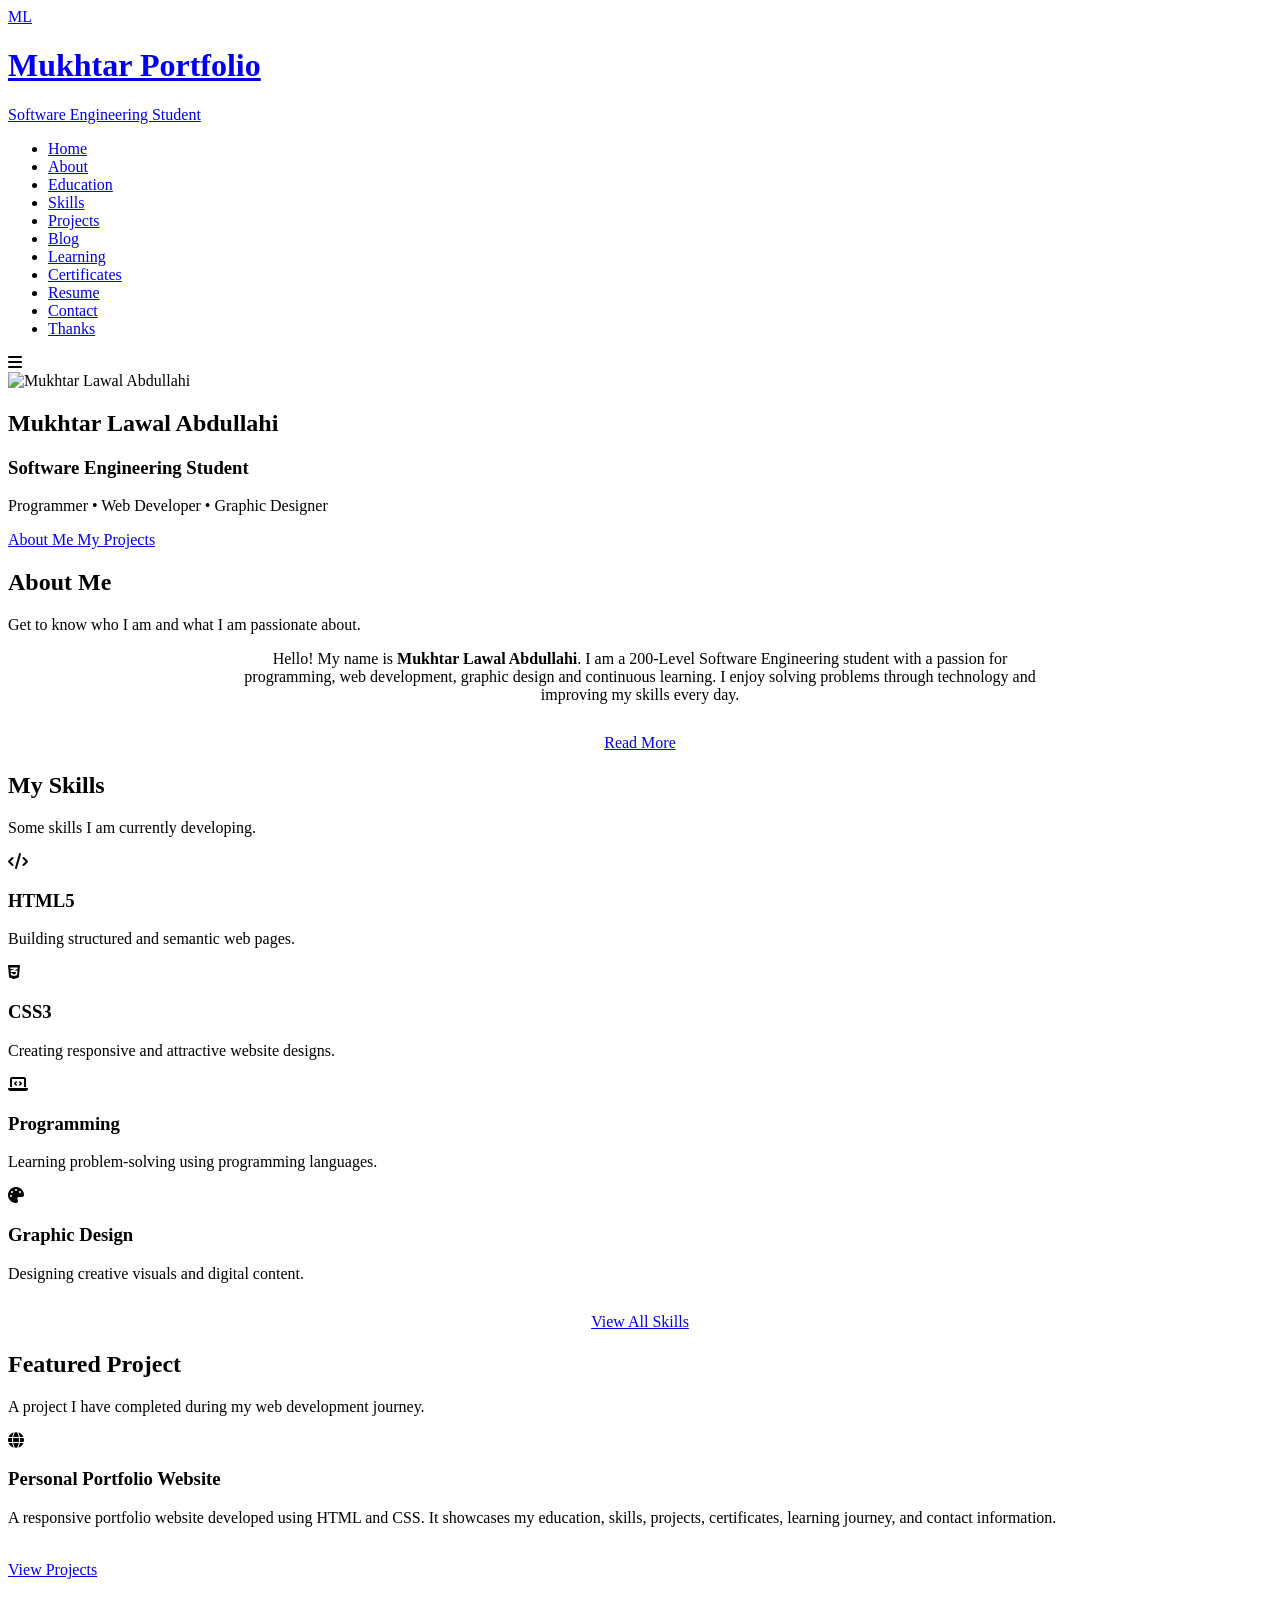
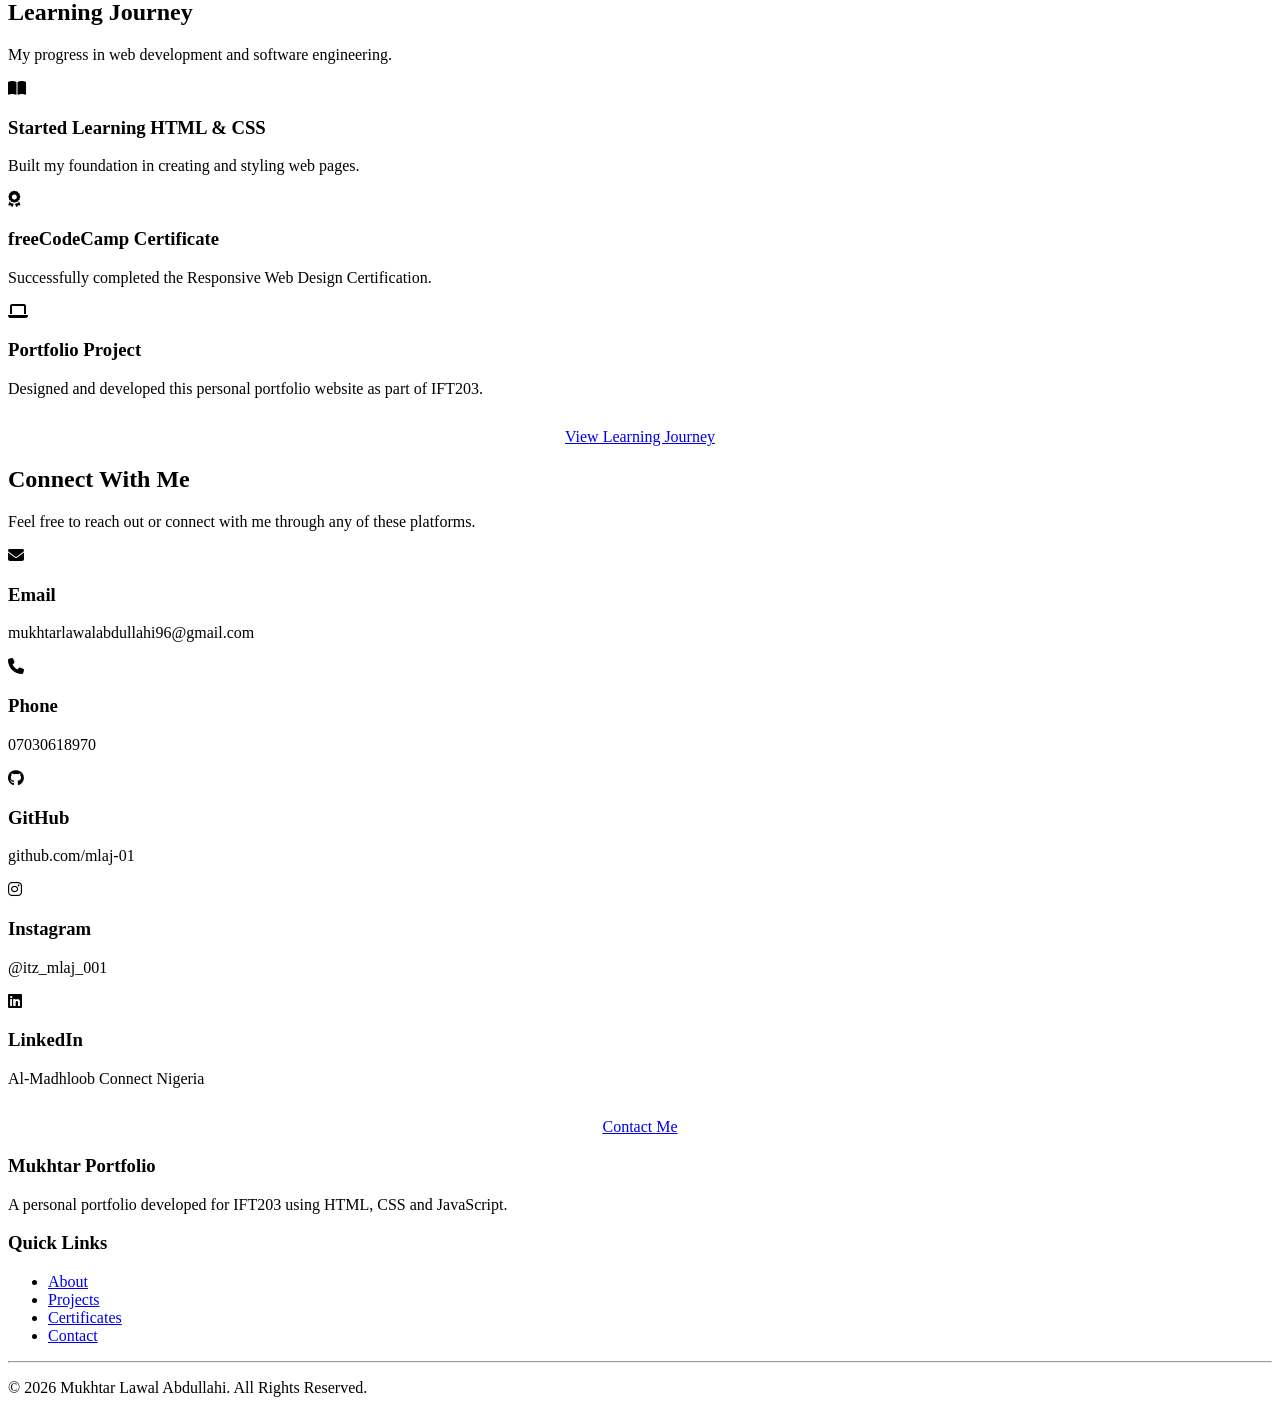
==== index.html @ 909b0222 "Add files via upload" ====
<!DOCTYPE html>
<html lang="en">
<head>

    <meta charset="UTF-8">
    <meta name="viewport" content="width=device-width, initial-scale=1.0">

    <title>Mukhtar Lawal Abdullahi | Portfolio</title>

    <!-- Google Font -->
    <link rel="preconnect" href="https://fonts.googleapis.com">
    <link rel="preconnect" href="https://fonts.gstatic.com" crossorigin>
    <link href="https://fonts.googleapis.com/css2?family=Poppins:wght@300;400;500;600;700&display=swap" rel="stylesheet">

    <!-- Font Awesome -->
    <link rel="stylesheet" href="https://cdnjs.cloudflare.com/ajax/libs/font-awesome/6.7.2/css/all.min.css">

    <!-- CSS -->
    <link rel="stylesheet" href="../css/style.css">

</head>

<body>
<a href="mailto:mukhtarlawalabdullahi96@gmail.com">
    <a href="tel:+2347030618970">
<header>

<div class="container navbar">

<div class="logo">

<div class="logo-box">ML</div>

<div class="logo-text">
<h1>Mukhtar Portfolio</h1>
<p>Software Engineering Student</p>
</div>

</div>

<nav>

<ul class="nav-links">

<li><a href="index.html" class="active">Home</a></li>

<li><a href="about.html">About</a></li>

<li><a href="education.html">Education</a></li>

<li><a href="skills.html">Skills</a></li>

<li><a href="projects.html">Projects</a></li>

<li><a href="blog.html">Blog</a></li>

<li><a href="learning.html">Learning</a></li>

<li><a href="certificate.html">Certificates</a></li>

<li><a href="resume.html">Resume</a></li>

<li><a href="contact.html">Contact</a></li>

<li><a href="thanks.html">Thanks</a></li>

</ul>

</nav>

<div class="menu-btn">

<i class="fas fa-bars"></i>

</div>

</div>

</header>

<main>

<!-- Hero Section -->

<section class="hero">

<div class="container">

<img src="../images/profile.png"
alt="Mukhtar Lawal Abdullahi"
class="profile-image">

<h1>Mukhtar Lawal Abdullahi</h1>

<h3>Software Engineering Student</h3>

<p>
Programmer • Web Developer • Graphic Designer
</p>

<a href="about.html" class="btn btn-primary">
About Me
</a>

<a href="projects.html" class="btn btn-secondary">
My Projects
</a>

</div>

</section>
<section>
    <!-- About Preview -->

<section>

    <div class="container">

        <h2 class="section-title">About Me</h2>

        <p class="section-subtitle">
            Get to know who I am and what I am passionate about.
        </p>

        <p style="text-align:center; max-width:800px; margin:auto;">

            Hello! My name is <strong>Mukhtar Lawal Abdullahi</strong>.
            I am a 200-Level Software Engineering student with a passion for
            programming, web development, graphic design and continuous learning.

            I enjoy solving problems through technology and improving my skills
            every day.

        </p>

        <div style="text-align:center; margin-top:30px;">

            <a href="about.html" class="btn btn-primary">
                Read More
            </a>

        </div>

    </div>

</section>
<!-- Skills Preview -->

<section>

    <div class="container">

        <h2 class="section-title">My Skills</h2>

        <p class="section-subtitle">
            Some skills I am currently developing.
        </p>

        <div class="cards">

            <div class="card">
                <i class="fas fa-code"></i>
                <h3>HTML5</h3>
                <p>Building structured and semantic web pages.</p>
            </div>

            <div class="card">
                <i class="fab fa-css3-alt"></i>
                <h3>CSS3</h3>
                <p>Creating responsive and attractive website designs.</p>
            </div>

            <div class="card">
                <i class="fas fa-laptop-code"></i>
                <h3>Programming</h3>
                <p>Learning problem-solving using programming languages.</p>
            </div>

            <div class="card">
                <i class="fas fa-palette"></i>
                <h3>Graphic Design</h3>
                <p>Designing creative visuals and digital content.</p>
            </div>

        </div>

        <div style="text-align:center; margin-top:30px;">

            <a href="skills.html" class="btn btn-primary">
                View All Skills
            </a>

        </div>

    </div>

</section>
<!-- Featured Project -->

<section>

    <div class="container">

        <h2 class="section-title">Featured Project</h2>

        <p class="section-subtitle">
            A project I have completed during my web development journey.
        </p>

        <div class="card">

            <i class="fas fa-globe"></i>

            <h3>Personal Portfolio Website</h3>

            <p>
                A responsive portfolio website developed using HTML and CSS.
                It showcases my education, skills, projects, certificates,
                learning journey, and contact information.
            </p>

            <br>

            <a href="projects.html" class="btn btn-primary">
                View Projects
            </a>

        </div>

    </div>

</section>
<!-- Learning Journey -->

<section>

    <div class="container">

        <h2 class="section-title">Learning Journey</h2>

        <p class="section-subtitle">
            My progress in web development and software engineering.
        </p>

        <div class="cards">

            <div class="card">
                <i class="fas fa-book-open"></i>
                <h3>Started Learning HTML & CSS</h3>
                <p>Built my foundation in creating and styling web pages.</p>
            </div>

            <div class="card">
                <i class="fas fa-award"></i>
                <h3>freeCodeCamp Certificate</h3>
                <p>Successfully completed the Responsive Web Design Certification.</p>
            </div>

            <div class="card">
                <i class="fas fa-laptop"></i>
                <h3>Portfolio Project</h3>
                <p>Designed and developed this personal portfolio website as part of IFT203.</p>
            </div>

        </div>

        <div style="text-align:center; margin-top:30px;">

            <a href="learning.html" class="btn btn-primary">
                View Learning Journey
            </a>

        </div>

    </div>

</section>
<!-- Contact Preview -->

<section>

    <div class="container">

        <h2 class="section-title">Connect With Me</h2>

        <p class="section-subtitle">
            Feel free to reach out or connect with me through any of these platforms.
        </p>

        <div class="cards">

            <div class="card">
                <i class="fas fa-envelope"></i>
                <h3>Email</h3>
                <p>mukhtarlawalabdullahi96@gmail.com</p>
            </div>

            <div class="card">
                <i class="fas fa-phone"></i>
                <h3>Phone</h3>
                <p>07030618970</p>
            </div>

            <div class="card">
                <i class="fab fa-github"></i>
                <h3>GitHub</h3>
                <p>github.com/mlaj-01</p>
            </div>

            <div class="card">
                <i class="fab fa-instagram"></i>
                <h3>Instagram</h3>
                <p>@itz_mlaj_001</p>
            </div>

            <div class="card">
                <i class="fab fa-linkedin"></i>
                <h3>LinkedIn</h3>
                <p>Al-Madhloob Connect Nigeria</p>
            </div>

        </div>

        <div style="text-align:center; margin-top:30px;">

            <a href="contact.html" class="btn btn-primary">
                Contact Me
            </a>

        </div>

    </div>

</section>
</section>
</main>

<footer>

    <div class="container">

        <div class="footer-content">

            <div>

                <h3>Mukhtar Portfolio</h3>

                <p>
                    A personal portfolio developed for IFT203 using HTML, CSS and JavaScript.
                </p>

            </div>

            <div>

                <h3>Quick Links</h3>

                <ul>
                    <li><a href="about.html">About</a></li>
                    <li><a href="projects.html">Projects</a></li>
                    <li><a href="certificate.html">Certificates</a></li>
                    <li><a href="contact.html">Contact</a></li>
                </ul>

            </div>

           

        </div>

        <hr>

        <p class="copyright">
            © 2026 Mukhtar Lawal Abdullahi. All Rights Reserved.
        </p>

    </div>

</footer>

<script src="../js/script.js"></script>

</body>
</html>
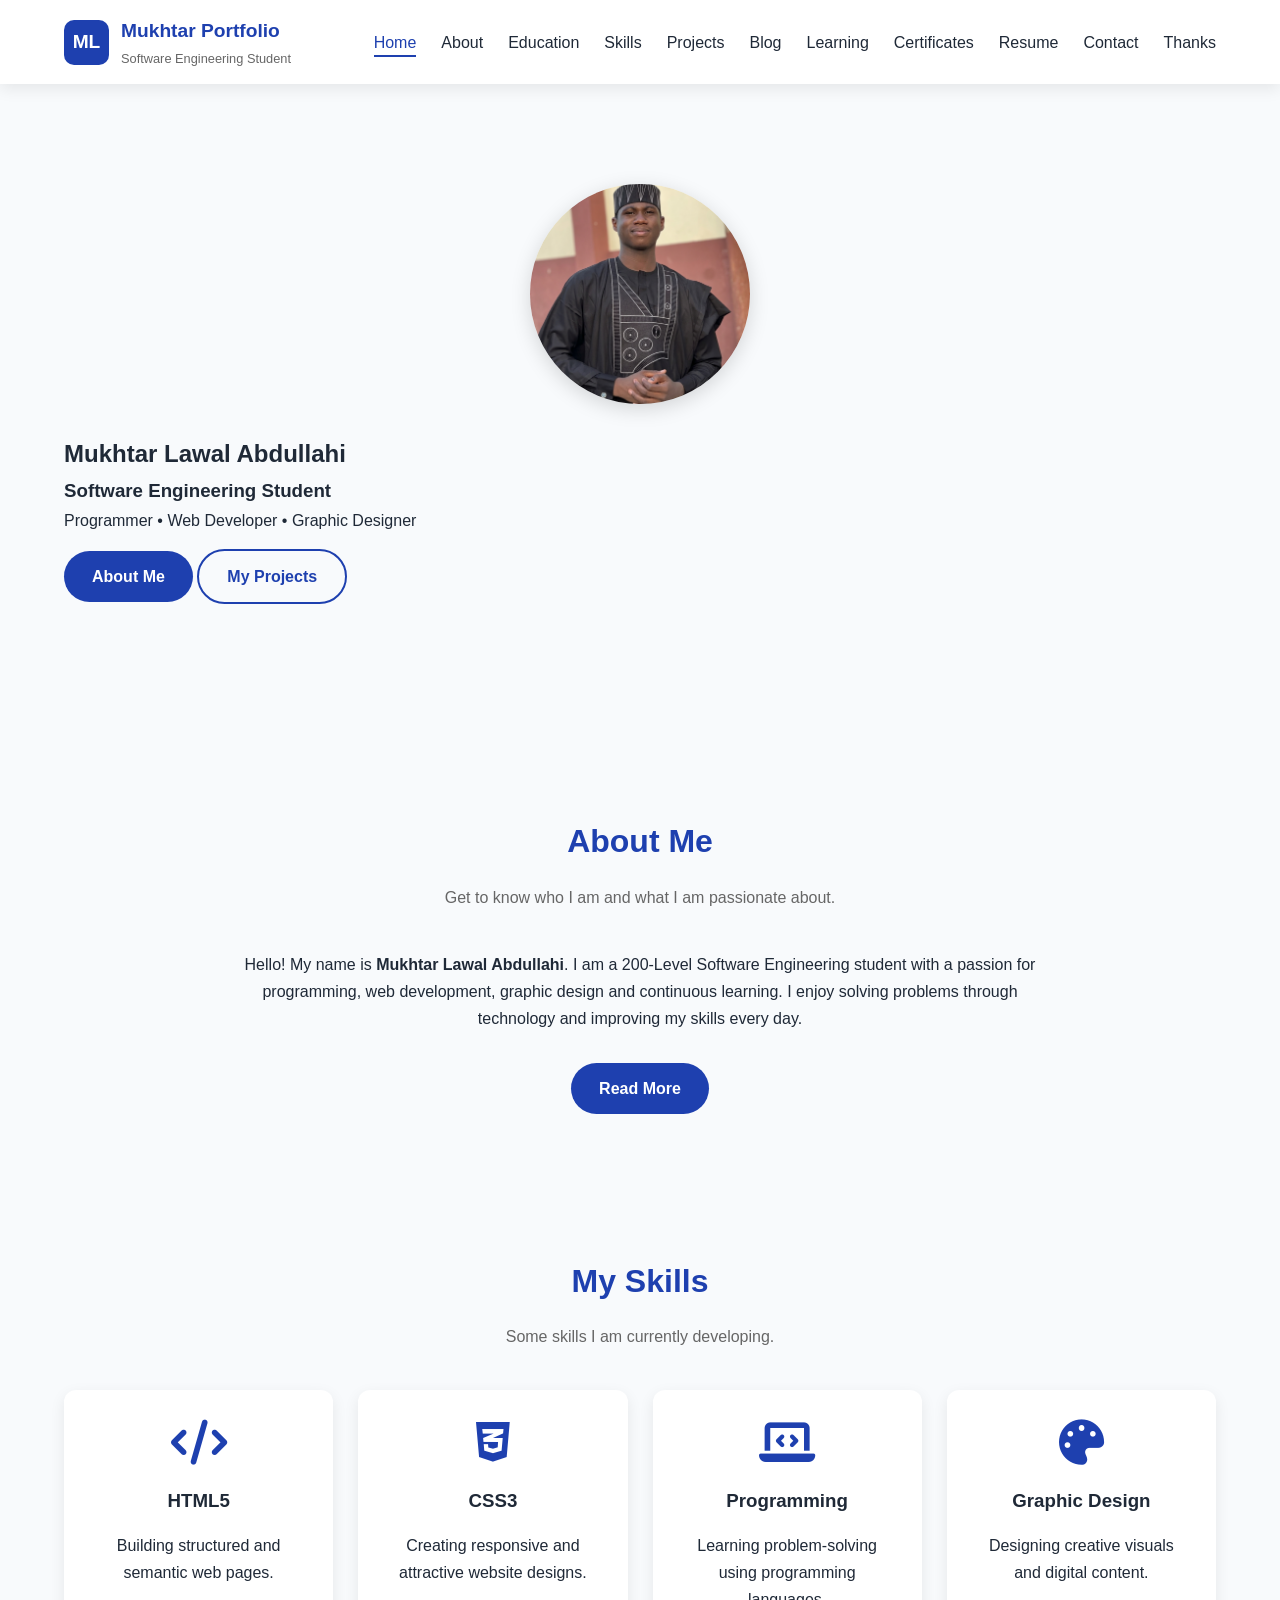
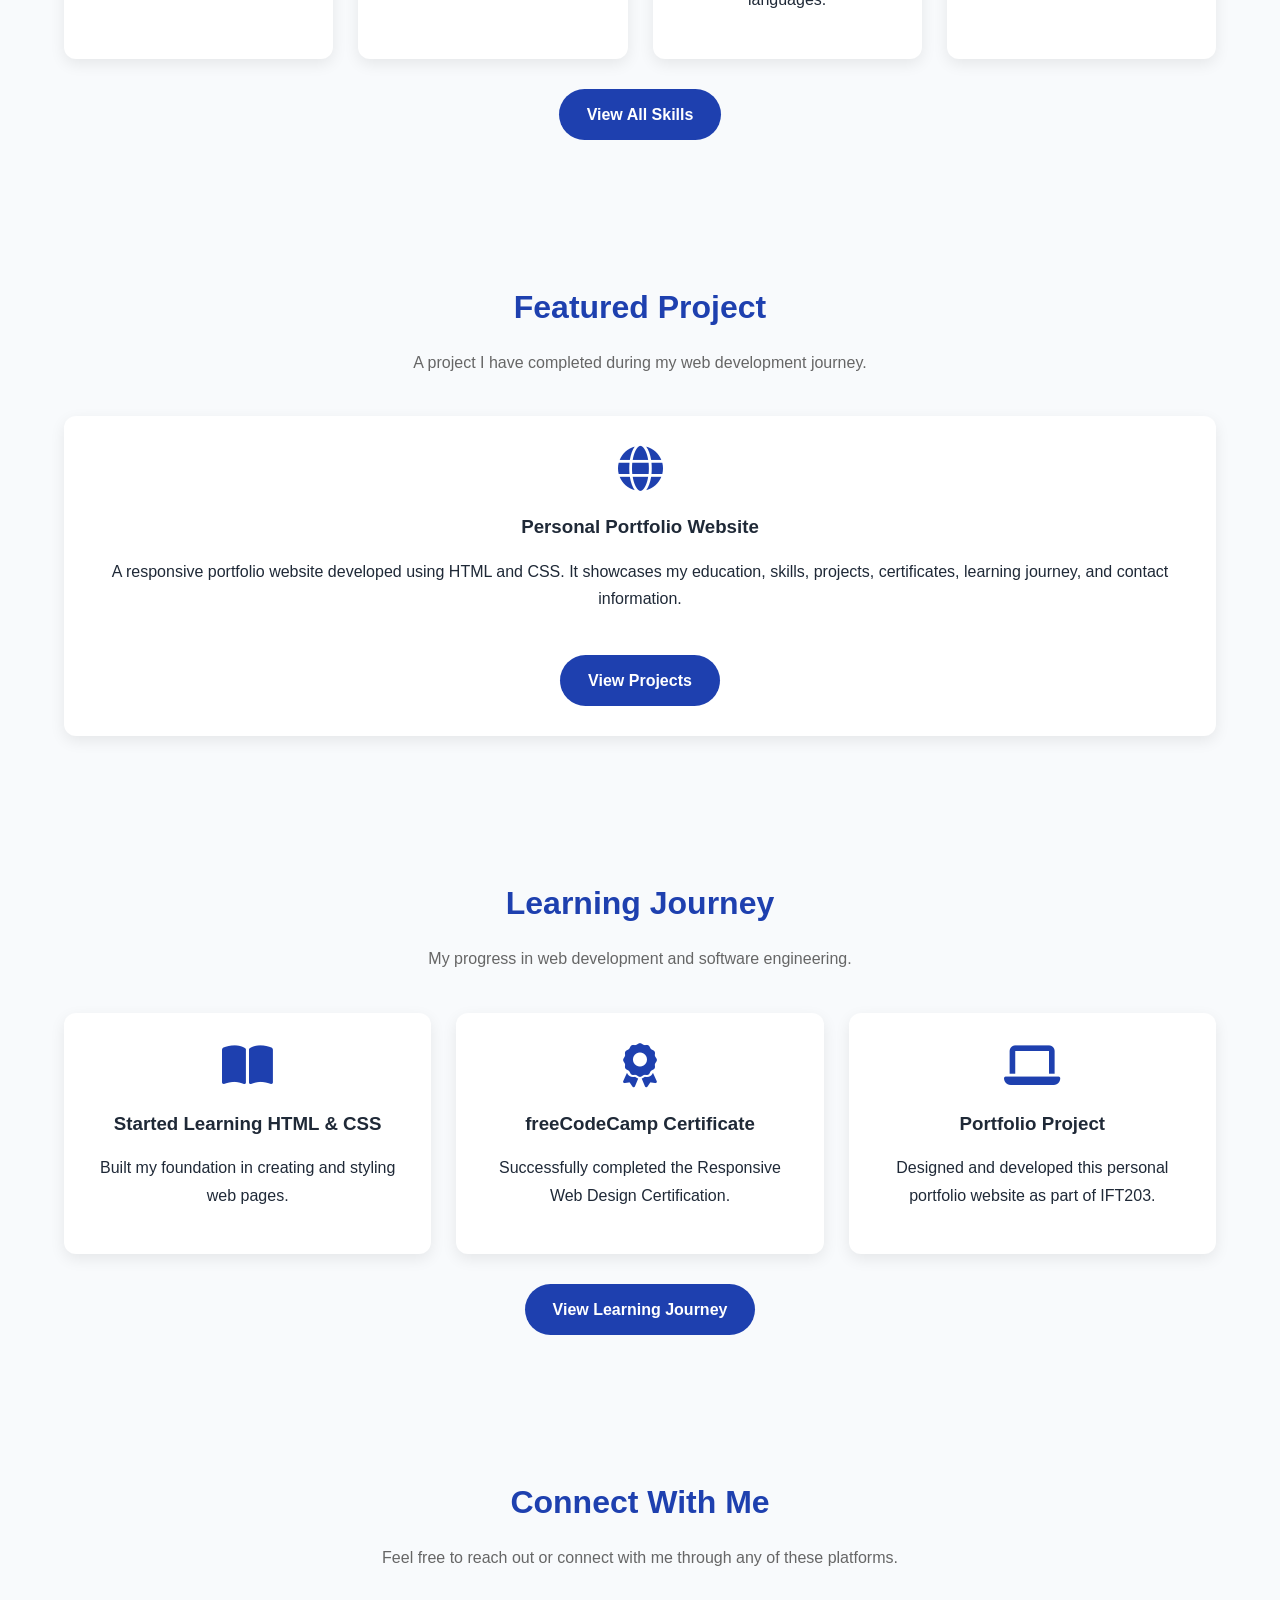
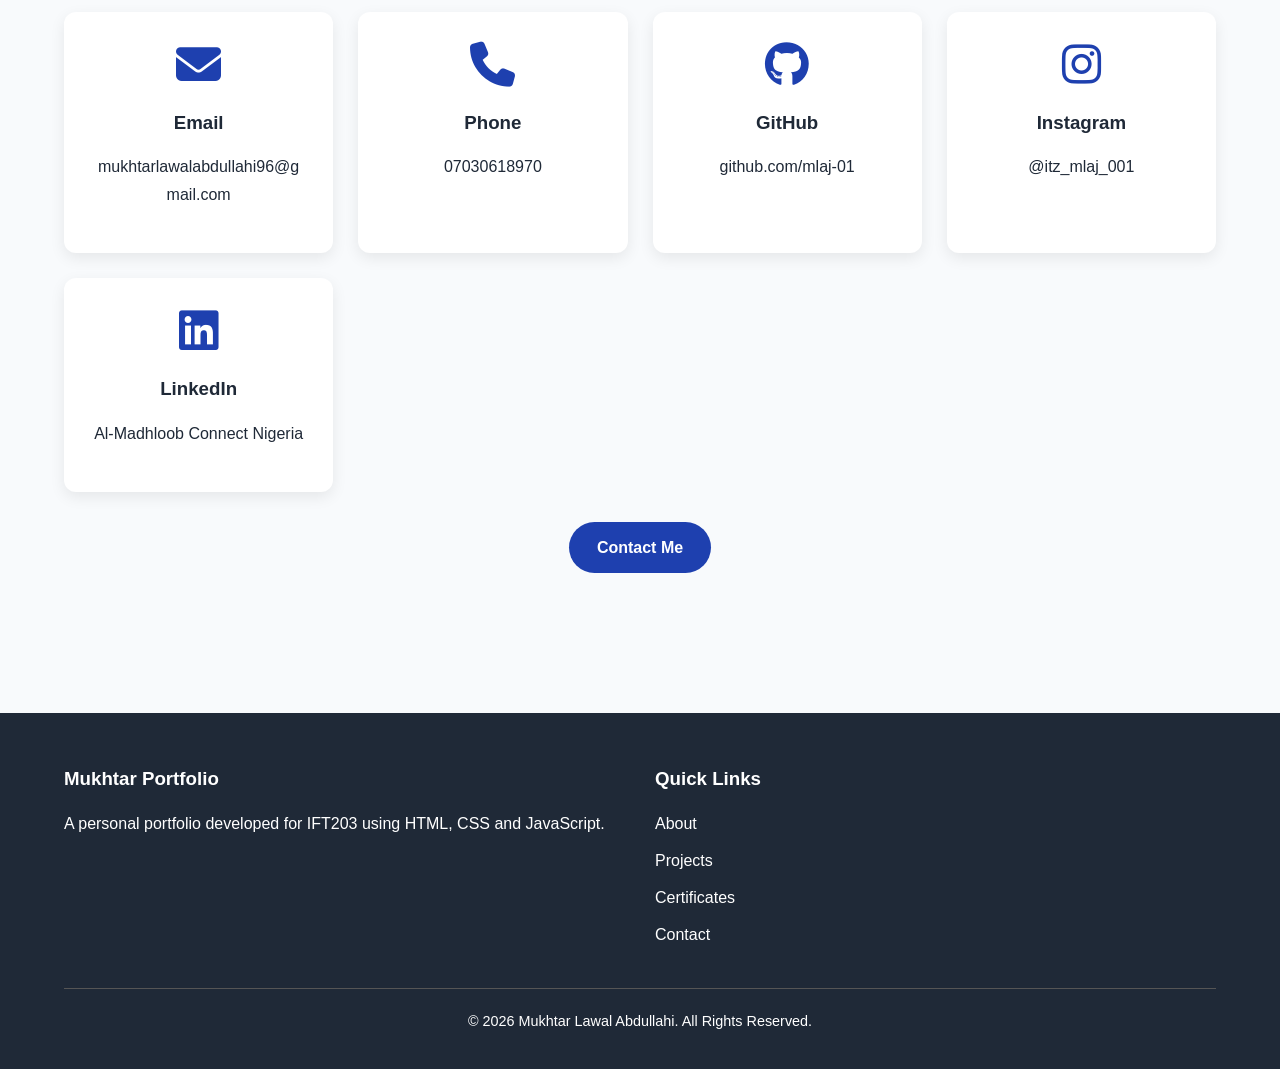
==== commit 54b91b18: "Rename 'thanks.html' link to 'acknowledgement.html'" ====
--- a/index.html
+++ b/index.html
@@ -62,7 +62,7 @@
 
 <li><a href="contact.html">Contact</a></li>
 
-<li><a href="thanks.html">Thanks</a></li>
+<li><a href="acknowledgement.html">Thanks</a></li>
 
 </ul>
 
@@ -381,4 +381,4 @@
 <script src="../js/script.js"></script>
 
 </body>
-</html>+</html>
--- a/css/style.css
+++ b/css/style.css
@@ -0,0 +1,328 @@
+/* ==========================================
+   MUKHTAR PORTFOLIO V2
+   Author: Mukhtar
+   Course: IFT203 - Introduction to Web Technologies
+========================================== */
+
+/* Google Font */
+@import url('https://fonts.googleapis.com/css2?family=Poppins:wght@300;400;500;600;700;800&display=swap');
+
+/* CSS Variables */
+:root{
+    --primary:#1E40AF;
+    --secondary:#3B82F6;
+    --dark:#1F2937;
+    --light:#F8FAFC;
+    --white:#FFFFFF;
+    --gray:#E5E7EB;
+    --shadow:0 5px 15px rgba(0,0,0,.08);
+    --radius:12px;
+}
+
+/* Reset */
+
+*{
+    margin:0;
+    padding:0;
+    box-sizing:border-box;
+}
+
+/* Smooth Scrolling */
+
+html{
+    scroll-behavior:smooth;
+}
+
+/* Body */
+
+body{
+    font-family:'Poppins',sans-serif;
+    background:var(--light);
+    color:var(--dark);
+    line-height:1.7;
+}
+
+/* Images */
+
+img{
+    max-width:100%;
+    display:block;
+}
+
+/* Links */
+
+a{
+    text-decoration:none;
+    color:inherit;
+}
+
+/* Lists */
+
+ul{
+    list-style:none;
+}
+
+/* Container */
+
+.container{
+    width:90%;
+    max-width:1200px;
+    margin:auto;
+}
+
+/* Sections */
+
+section{
+    padding:70px 0;
+}
+
+/* Titles */
+
+.section-title{
+    text-align:center;
+    font-size:2rem;
+    color:var(--primary);
+    margin-bottom:15px;
+}
+
+.section-subtitle{
+    text-align:center;
+    color:#666;
+    margin-bottom:40px;
+}
+
+/* Paragraph */
+
+p{
+    margin-bottom:15px;
+}
+
+/* Buttons */
+
+.btn{
+    display:inline-block;
+    padding:12px 28px;
+    border-radius:30px;
+    transition:.3s;
+    font-weight:600;
+}
+
+.btn-primary{
+    background:var(--primary);
+    color:var(--white);
+}
+
+.btn-primary:hover{
+    background:var(--secondary);
+}
+
+.btn-secondary{
+    border:2px solid var(--primary);
+    color:var(--primary);
+    background:transparent;
+}
+
+.btn-secondary:hover{
+    background:var(--primary);
+    color:var(--white);
+}
+/* ==========================================
+   HEADER & NAVIGATION
+========================================== */
+
+header{
+    background: var(--white);
+    box-shadow: var(--shadow);
+    position: sticky;
+    top: 0;
+    z-index: 1000;
+}
+
+.navbar{
+    display: flex;
+    justify-content: space-between;
+    align-items: center;
+    padding: 15px 0;
+}
+
+.logo{
+    display: flex;
+    align-items: center;
+    gap: 12px;
+}
+
+.logo-box{
+    width: 45px;
+    height: 45px;
+    background: var(--primary);
+    color: var(--white);
+    display: flex;
+    justify-content: center;
+    align-items: center;
+    border-radius: 10px;
+    font-size: 1.2rem;
+    font-weight: 700;
+}
+
+.logo-text h1{
+    font-size: 1.2rem;
+    color: var(--primary);
+}
+
+.logo-text p{
+    font-size: .8rem;
+    color: #666;
+    margin: 0;
+}
+
+.nav-links{
+    display: flex;
+    gap: 25px;
+}
+
+.nav-links a{
+    font-weight: 500;
+    color: var(--dark);
+    transition: .3s;
+    padding-bottom: 4px;
+}
+
+.nav-links a:hover,
+.nav-links a.active{
+    color: var(--primary);
+    border-bottom: 2px solid var(--primary);
+}
+
+.menu-btn{
+    display: none;
+    font-size: 1.6rem;
+    cursor: pointer;
+    color: var(--primary);
+}
+
+/* Mobile Navigation */
+
+@media(max-width:768px){
+
+    .menu-btn{
+        display:block;
+    }
+
+    .nav-links{
+        display:none;
+        flex-direction:column;
+        position:absolute;
+        top:75px;
+        left:0;
+        width:100%;
+        background:var(--white);
+        padding:20px;
+        box-shadow:var(--shadow);
+    }
+
+    .nav-links.show{
+        display:flex;
+    }
+}
+/* ===============================
+   SKILLS CARDS
+================================ */
+
+.cards{
+    display:grid;
+    grid-template-columns:repeat(auto-fit,minmax(220px,1fr));
+    gap:25px;
+    margin-top:40px;
+}
+
+.card{
+    background:#fff;
+    padding:30px;
+    text-align:center;
+    border-radius:12px;
+    box-shadow:0 5px 15px rgba(0,0,0,.08);
+    transition:.3s;
+}
+
+.card:hover{
+    transform:translateY(-8px);
+}
+
+.card i{
+    font-size:45px;
+    color:var(--primary);
+    margin-bottom:20px;
+}
+
+.card h3{
+    margin-bottom:15px;
+}
+/* ===============================
+   FOOTER
+================================ */
+
+footer{
+    background: var(--dark);
+    color: var(--white);
+    padding: 50px 0 20px;
+}
+
+.footer-content{
+    display:grid;
+    grid-template-columns:repeat(auto-fit,minmax(220px,1fr));
+    gap:30px;
+}
+
+.footer-content h3{
+    margin-bottom:15px;
+}
+
+.footer-content ul li{
+    margin-bottom:10px;
+}
+
+.footer-content a:hover{
+    color:var(--secondary);
+}
+
+.footer-content i{
+    font-size:24px;
+    margin-right:15px;
+    cursor:pointer;
+    transition:.3s;
+}
+
+.footer-content i:hover{
+    color:var(--secondary);
+}
+
+footer hr{
+    margin:30px 0 20px;
+    border:none;
+    height:1px;
+    background:#555;
+}
+
+.copyright{
+    text-align:center;
+    font-size:.9rem;
+}
+.card p{
+    word-wrap: break-word;
+    overflow-wrap: break-word;
+    word-break: break-word;
+}
+.center-btn{
+    text-align:center;
+    margin-top:30px;
+}
+
+.profile-image{
+    width:220px;
+    height:220px;
+    border-radius:50%;
+    object-fit:cover;
+    display:block;
+    margin:30px auto;
+    box-shadow:0 5px 20px rgba(0,0,0,.15);
+}
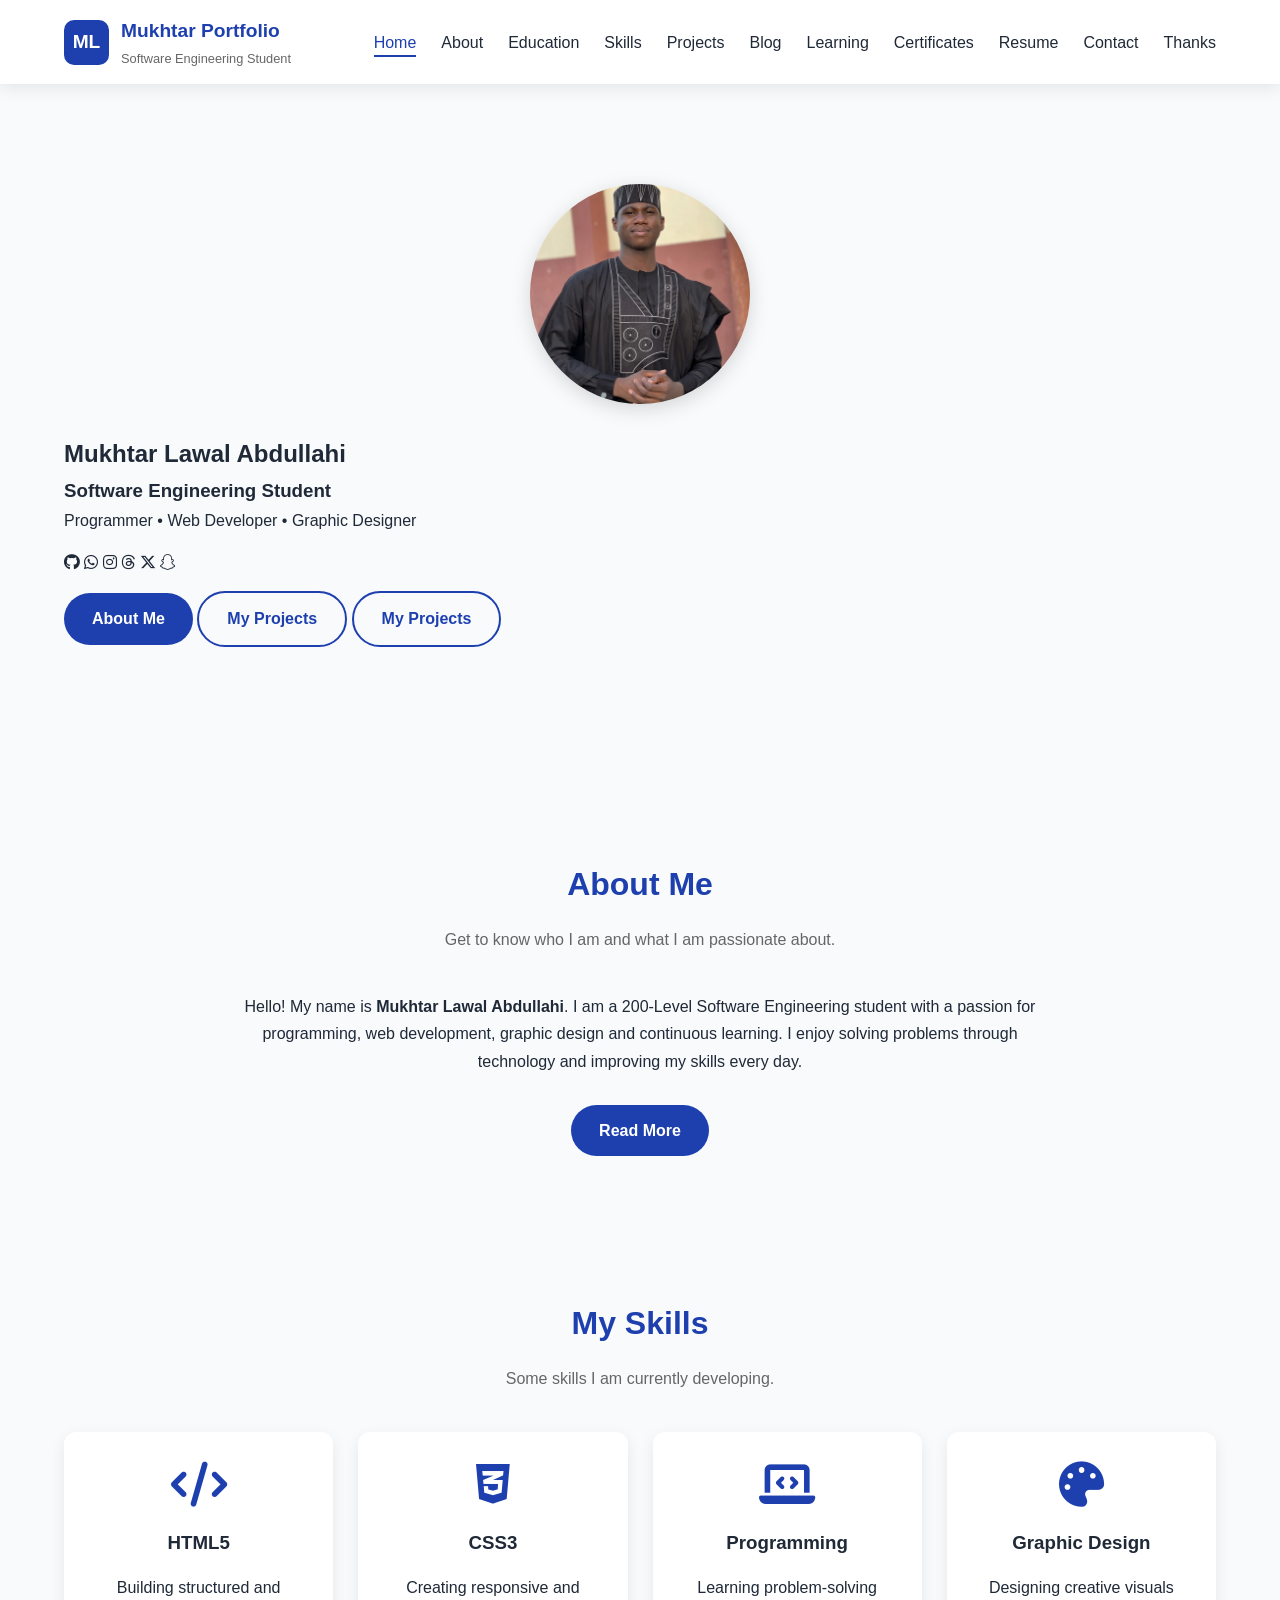
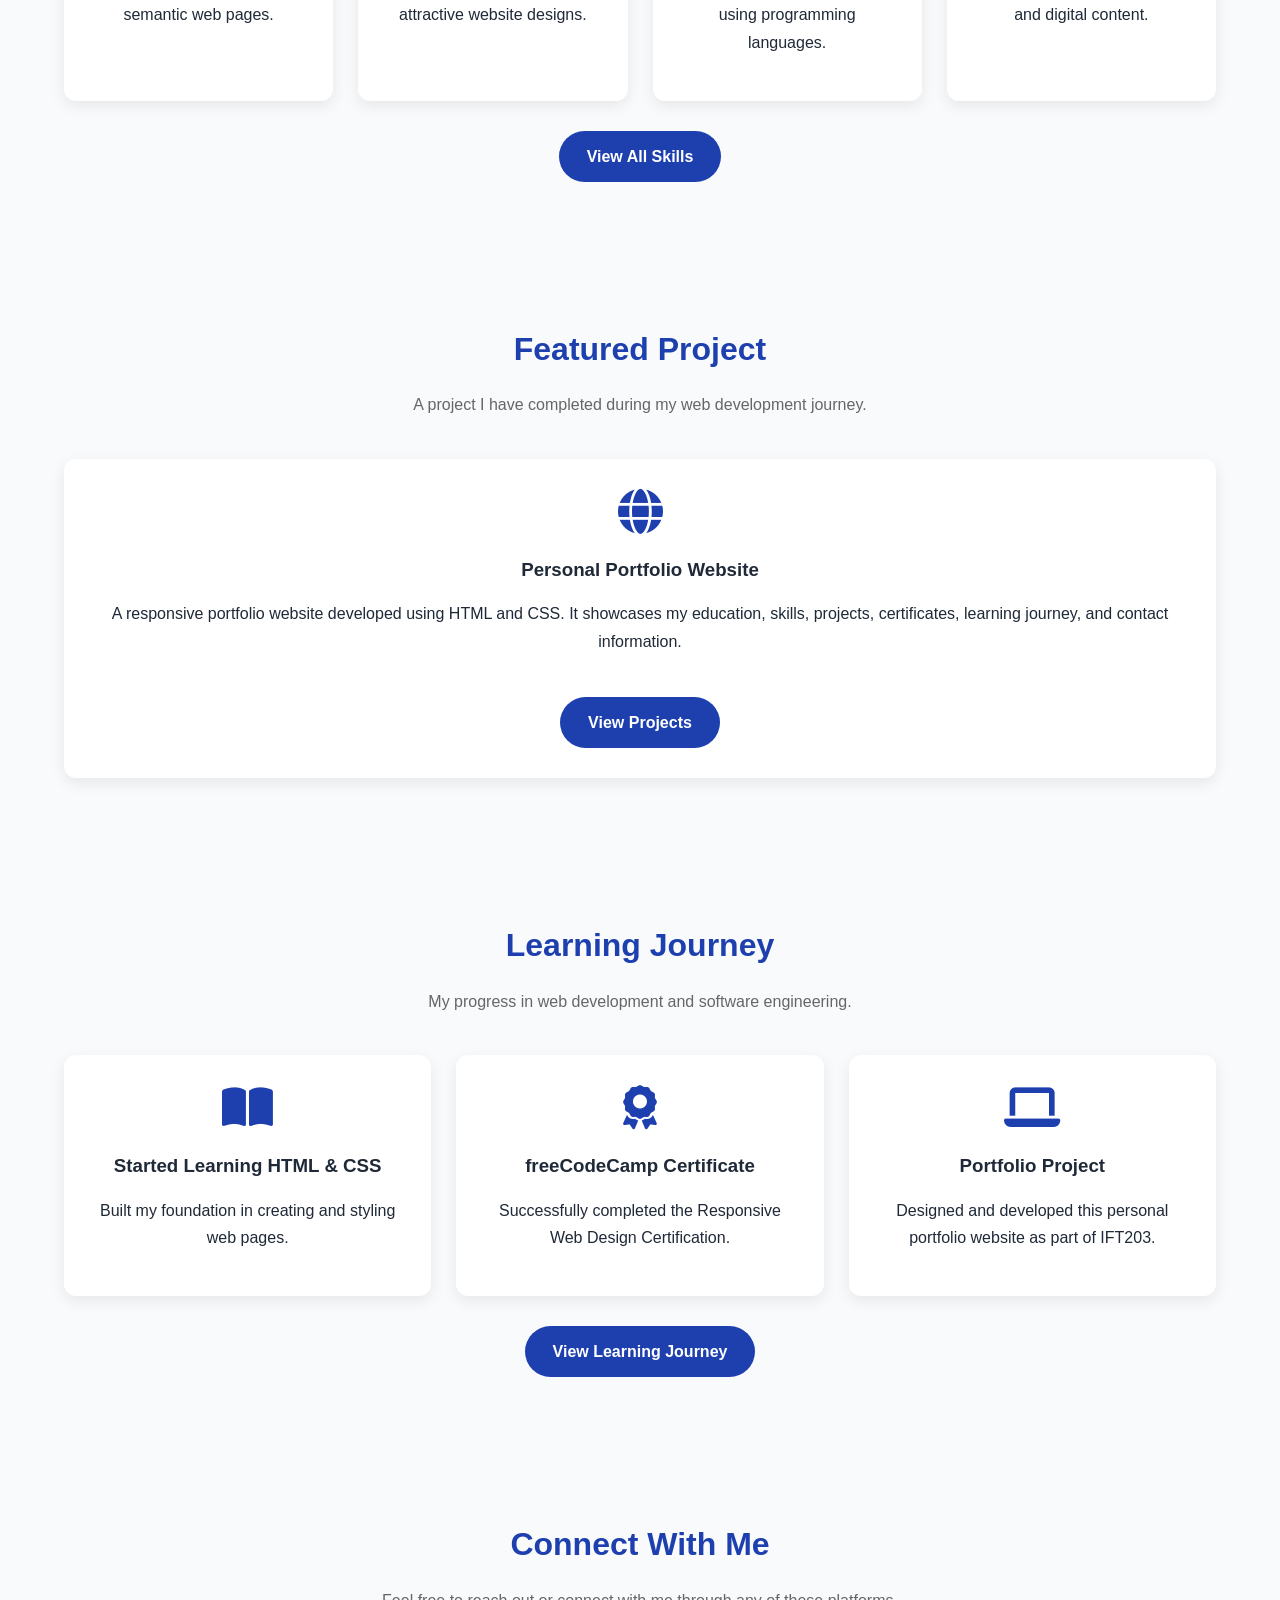
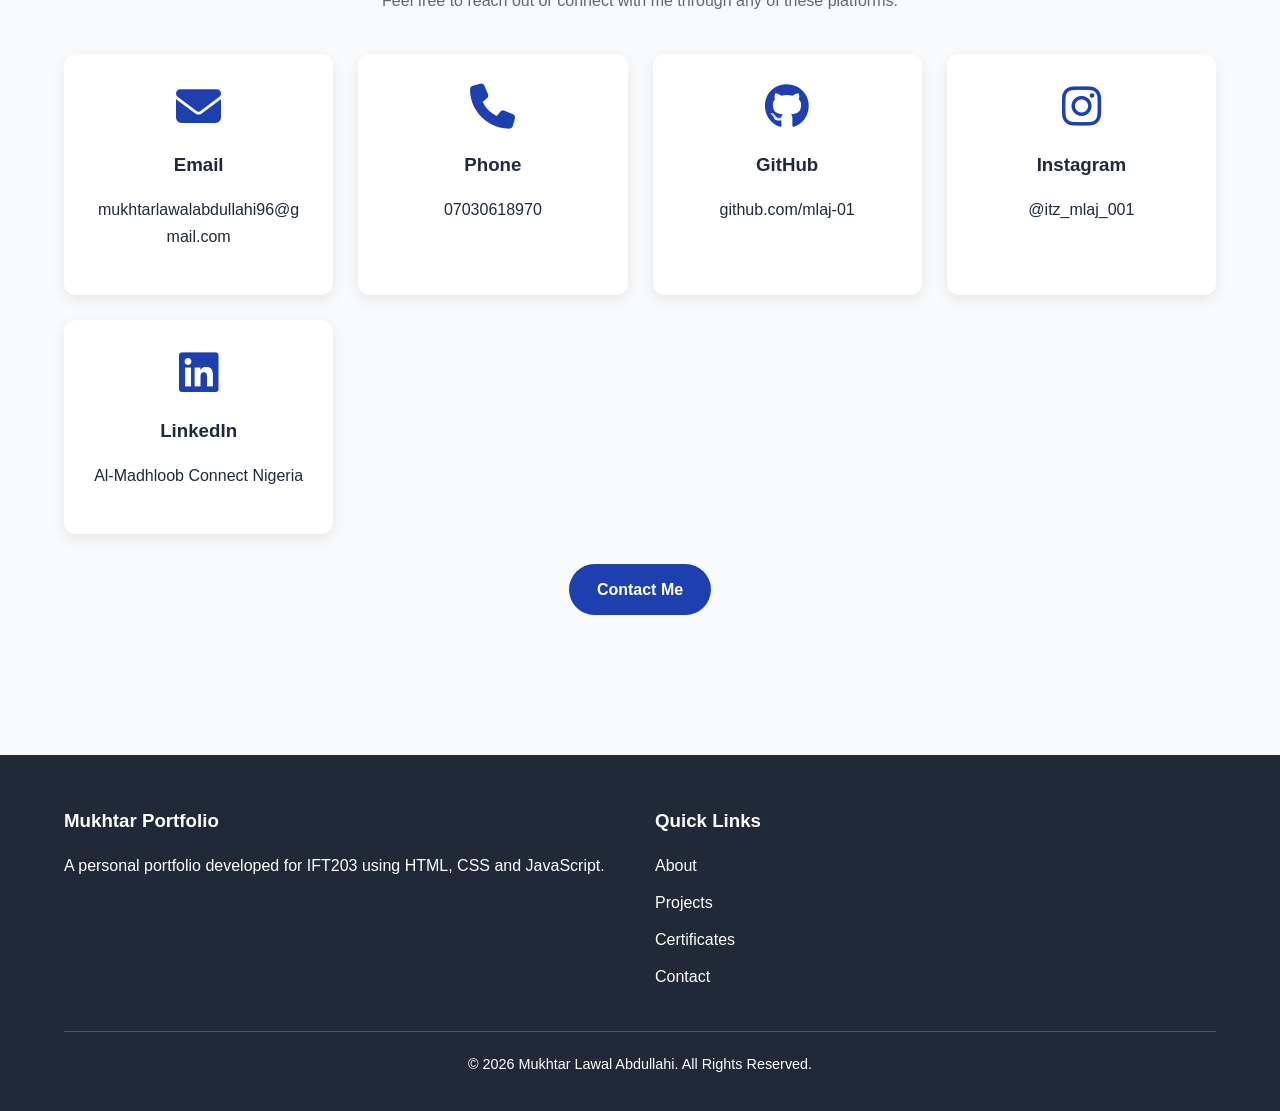
==== commit 85d90c11: "Enhance profile with social media links Added social media links and duplicated 'My Projects' button" ====
--- a/index.html
+++ b/index.html
@@ -16,13 +16,12 @@
     <link rel="stylesheet" href="https://cdnjs.cloudflare.com/ajax/libs/font-awesome/6.7.2/css/all.min.css">
 
     <!-- CSS -->
-    <link rel="stylesheet" href="../css/style.css">
+    <link rel="stylesheet" href="css/style.css">
 
 </head>
 
 <body>
-<a href="mailto:mukhtarlawalabdullahi96@gmail.com">
-    <a href="tel:+2347030618970">
+
 <header>
 
 <div class="container navbar">
@@ -86,20 +85,51 @@
 
 <div class="container">
 
-<img src="../images/profile.png"
+<img src="images/profile.png"
 alt="Mukhtar Lawal Abdullahi"
 class="profile-image">
 
 <h1>Mukhtar Lawal Abdullahi</h1>
-
 <h3>Software Engineering Student</h3>
 
 <p>
 Programmer • Web Developer • Graphic Designer
 </p>
 
+<p class="hero-social">
+
+<a href="https://github.com/mlaj-01" target="_blank">
+<i class="fab fa-github"></i>
+</a>
+
+<a href="https://wa.me/2347030618970" target="_blank">
+<i class="fab fa-whatsapp"></i>
+</a>
+
+<a href="https://www.instagram.com/itz_mlaj_001" target="_blank">
+<i class="fab fa-instagram"></i>
+</a>
+
+<a href="https://www.threads.net/@itz_mlaj_001" target="_blank">
+<i class="fab fa-threads"></i>
+</a>
+
+<a href="https://x.com/itz_mlaj_001" target="_blank">
+<i class="fab fa-x-twitter"></i>
+</a>
+
+<a href="https://www.snapchat.com/add/itz_mlaj01" target="_blank">
+<i class="fab fa-snapchat"></i>
+</a>
+
+</p>
+
 <a href="about.html" class="btn btn-primary">
 About Me
+</a>
+
+<a href="projects.html" class="btn btn-secondary">
+My Projects
 </a>
 
 <a href="projects.html" class="btn btn-secondary">
@@ -378,7 +408,7 @@
 
 </footer>
 
-<script src="../js/script.js"></script>
+<script src="js/script.js"></script>
 
 </body>
 </html>
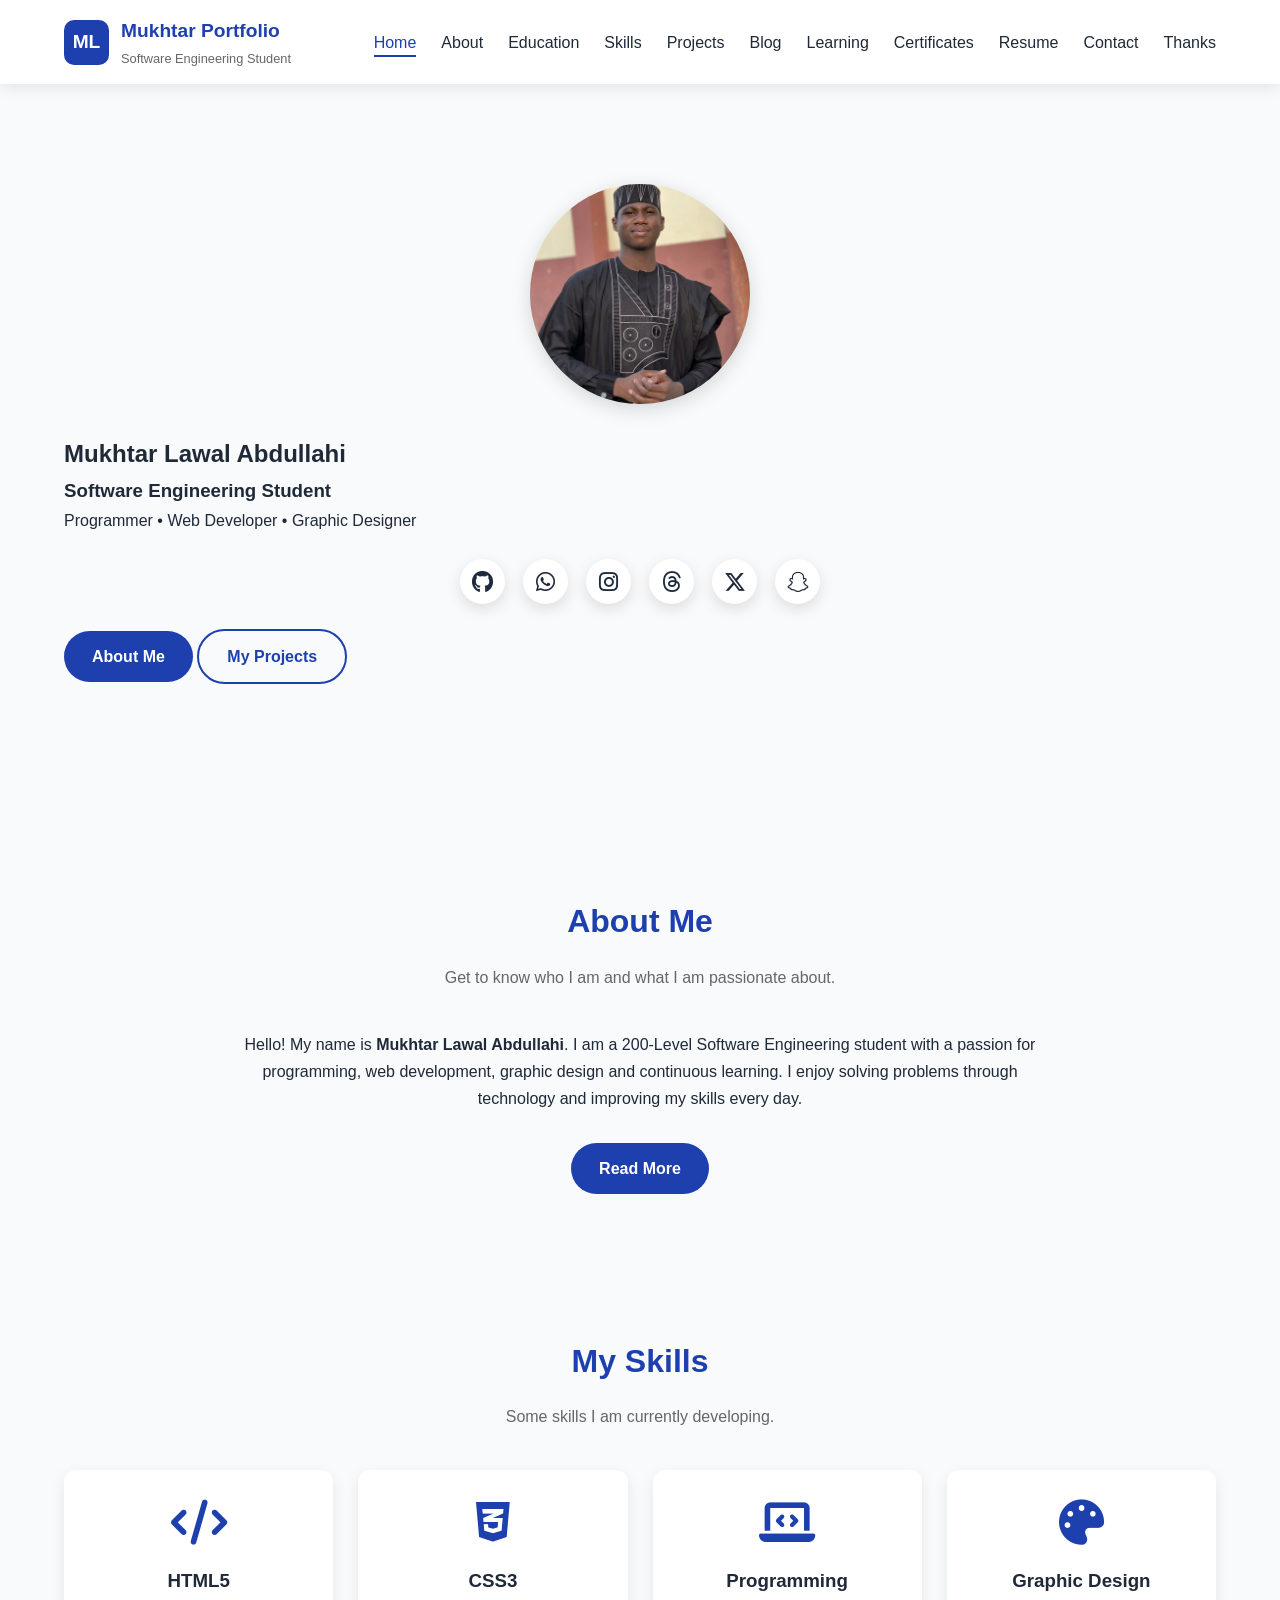
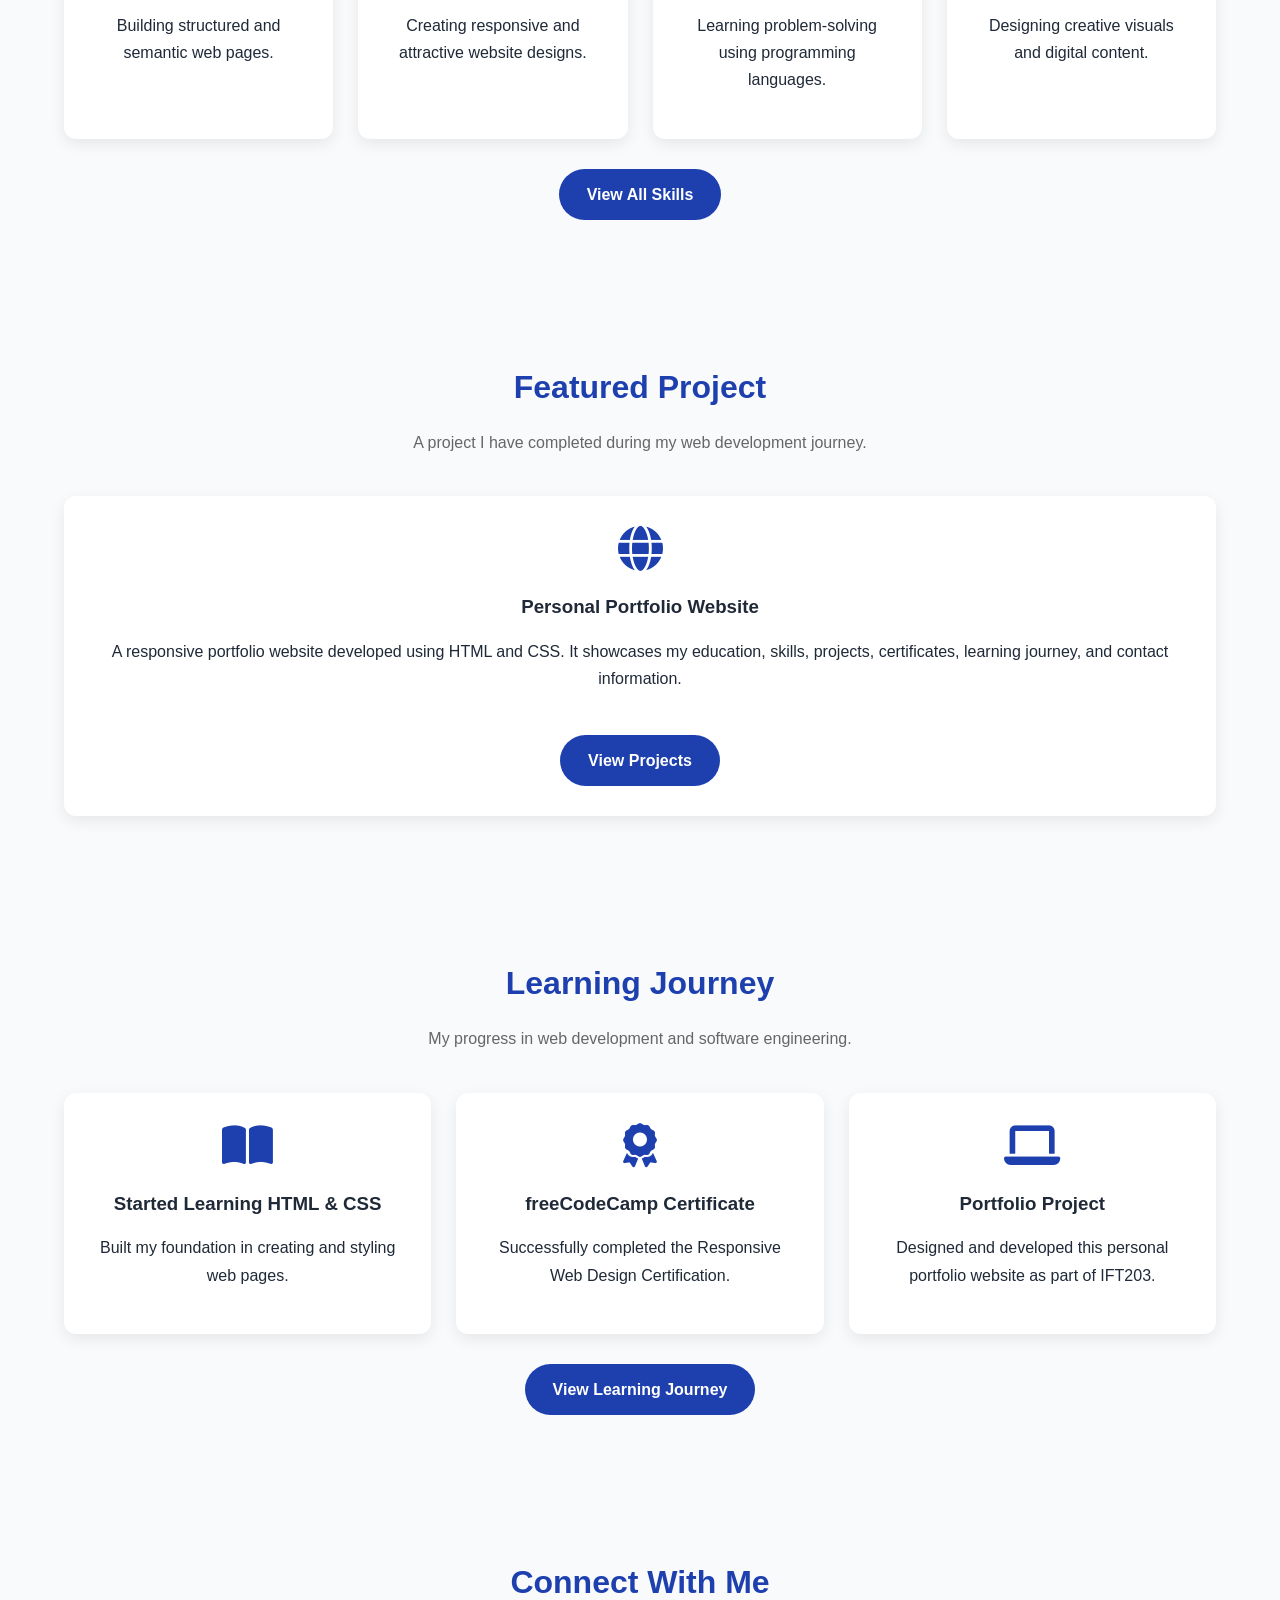
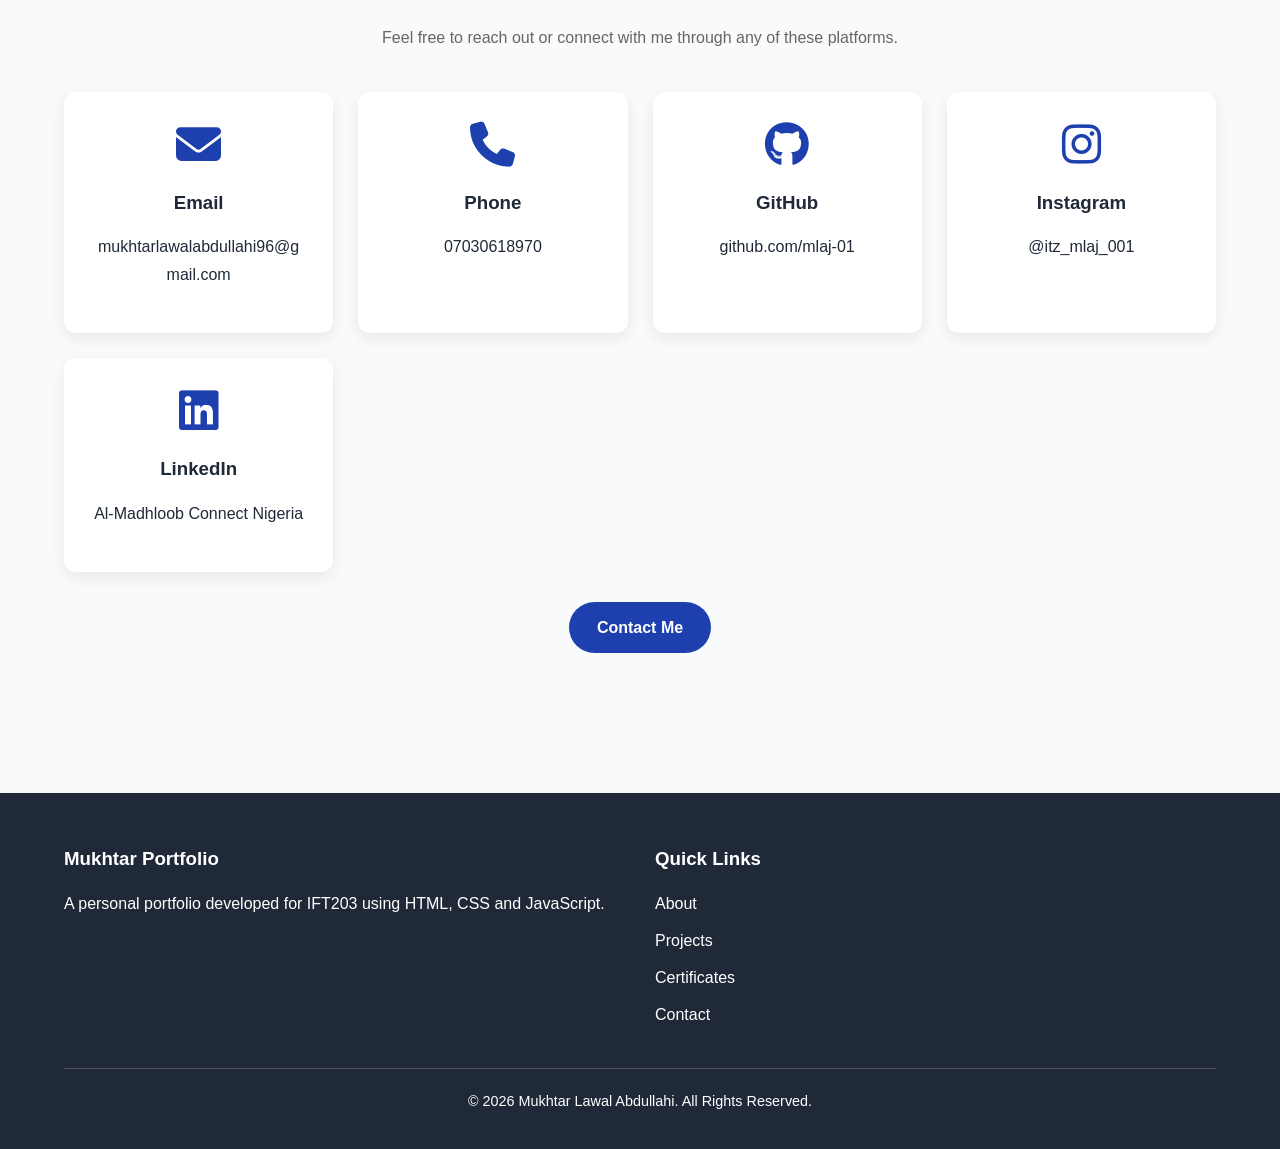
==== commit 1c9b0011: "Clean up index.html by removing comments Removed unnecessary comments from the HTML file." ====
--- a/index.html
+++ b/index.html
@@ -7,15 +7,12 @@
 
     <title>Mukhtar Lawal Abdullahi | Portfolio</title>
 
-    <!-- Google Font -->
     <link rel="preconnect" href="https://fonts.googleapis.com">
     <link rel="preconnect" href="https://fonts.gstatic.com" crossorigin>
     <link href="https://fonts.googleapis.com/css2?family=Poppins:wght@300;400;500;600;700&display=swap" rel="stylesheet">
 
-    <!-- Font Awesome -->
     <link rel="stylesheet" href="https://cdnjs.cloudflare.com/ajax/libs/font-awesome/6.7.2/css/all.min.css">
 
-    <!-- CSS -->
     <link rel="stylesheet" href="css/style.css">
 
 </head>
@@ -79,8 +76,6 @@
 
 <main>
 
-<!-- Hero Section -->
-
 <section class="hero">
 
 <div class="container">
@@ -132,15 +127,10 @@
 My Projects
 </a>
 
-<a href="projects.html" class="btn btn-secondary">
-My Projects
-</a>
-
 </div>
 
 </section>
 <section>
-    <!-- About Preview -->
 
 <section>
 
@@ -174,7 +164,6 @@
     </div>
 
 </section>
-<!-- Skills Preview -->
 
 <section>
 
@@ -225,7 +214,6 @@
     </div>
 
 </section>
-<!-- Featured Project -->
 
 <section>
 
@@ -260,7 +248,6 @@
     </div>
 
 </section>
-<!-- Learning Journey -->
 
 <section>
 
@@ -305,7 +292,6 @@
     </div>
 
 </section>
-<!-- Contact Preview -->
 
 <section>
 
--- a/css/style.css
+++ b/css/style.css
@@ -1,13 +1,5 @@
-/* ==========================================
-   MUKHTAR PORTFOLIO V2
-   Author: Mukhtar
-   Course: IFT203 - Introduction to Web Technologies
-========================================== */
-
-/* Google Font */
 @import url('https://fonts.googleapis.com/css2?family=Poppins:wght@300;400;500;600;700;800&display=swap');
 
-/* CSS Variables */
 :root{
     --primary:#1E40AF;
     --secondary:#3B82F6;
@@ -19,21 +11,16 @@
     --radius:12px;
 }
 
-/* Reset */
-
 *{
     margin:0;
     padding:0;
     box-sizing:border-box;
 }
 
-/* Smooth Scrolling */
-
 html{
     scroll-behavior:smooth;
 }
 
-/* Body */
 
 body{
     font-family:'Poppins',sans-serif;
@@ -42,27 +29,25 @@
     line-height:1.7;
 }
 
-/* Images */
 
 img{
     max-width:100%;
     display:block;
 }
 
-/* Links */
+
 
 a{
     text-decoration:none;
     color:inherit;
 }
 
-/* Lists */
+
 
 ul{
     list-style:none;
 }
 
-/* Container */
 
 .container{
     width:90%;
@@ -70,13 +55,10 @@
     margin:auto;
 }
 
-/* Sections */
-
 section{
     padding:70px 0;
 }
 
-/* Titles */
 
 .section-title{
     text-align:center;
@@ -91,13 +73,9 @@
     margin-bottom:40px;
 }
 
-/* Paragraph */
-
 p{
     margin-bottom:15px;
 }
-
-/* Buttons */
 
 .btn{
     display:inline-block;
@@ -126,9 +104,6 @@
     background:var(--primary);
     color:var(--white);
 }
-/* ==========================================
-   HEADER & NAVIGATION
-========================================== */
 
 header{
     background: var(--white);
@@ -224,9 +199,6 @@
         display:flex;
     }
 }
-/* ===============================
-   SKILLS CARDS
-================================ */
 
 .cards{
     display:grid;
@@ -257,9 +229,7 @@
 .card h3{
     margin-bottom:15px;
 }
-/* ===============================
-   FOOTER
-================================ */
+
 
 footer{
     background: var(--dark);
@@ -325,4 +295,33 @@
     display:block;
     margin:30px auto;
     box-shadow:0 5px 20px rgba(0,0,0,.15);
-}+}
+
+.hero-social{
+    margin:25px 0;
+    display:flex;
+    justify-content:center;
+    gap:18px;
+    flex-wrap:wrap;
+}
+
+.hero-social a{
+    width:45px;
+    height:45px;
+    display:flex;
+    justify-content:center;
+    align-items:center;
+    border-radius:50%;
+    background:#ffffff;
+    color:#1E293B;
+    text-decoration:none;
+    font-size:22px;
+    box-shadow:0 5px 15px rgba(0,0,0,.12);
+    transition:.3s;
+}
+
+.hero-social a:hover{
+    background:#0EA5E9;
+    color:white;
+    transform:translateY(-5px);
+}
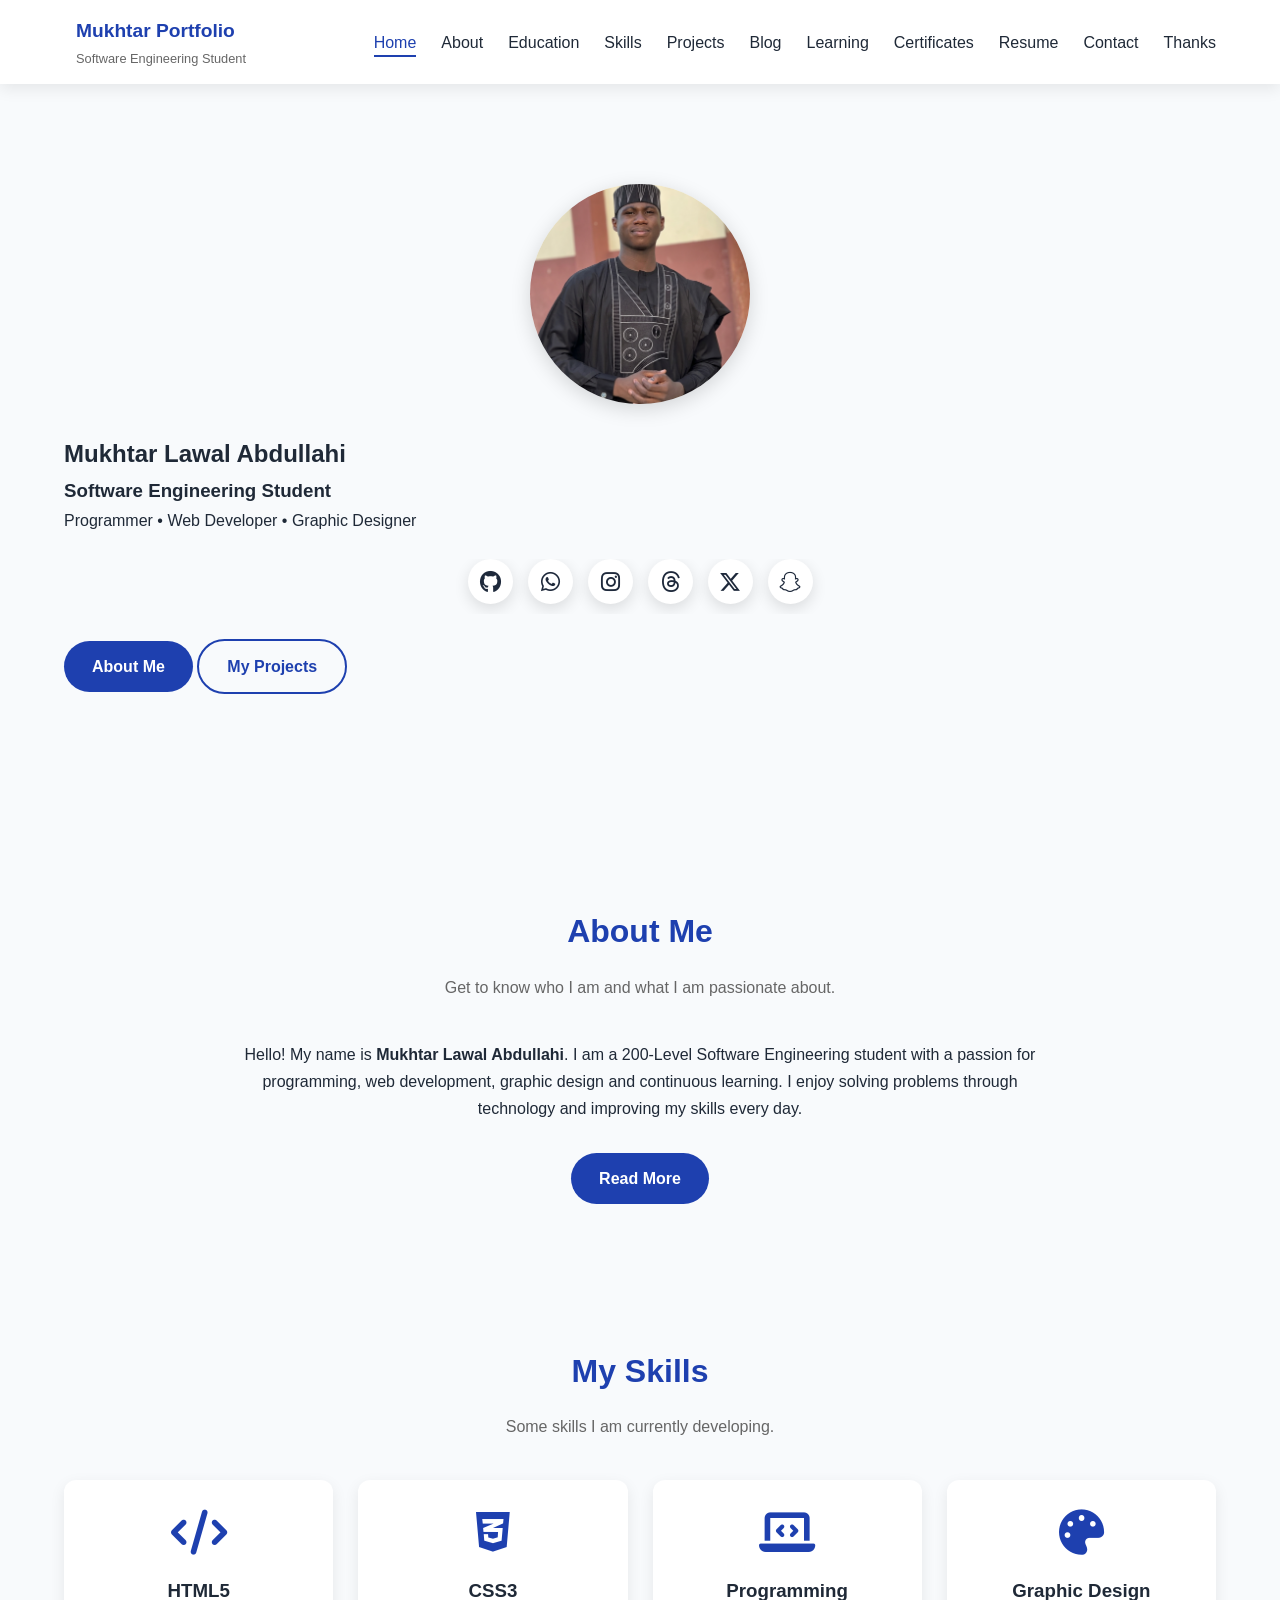
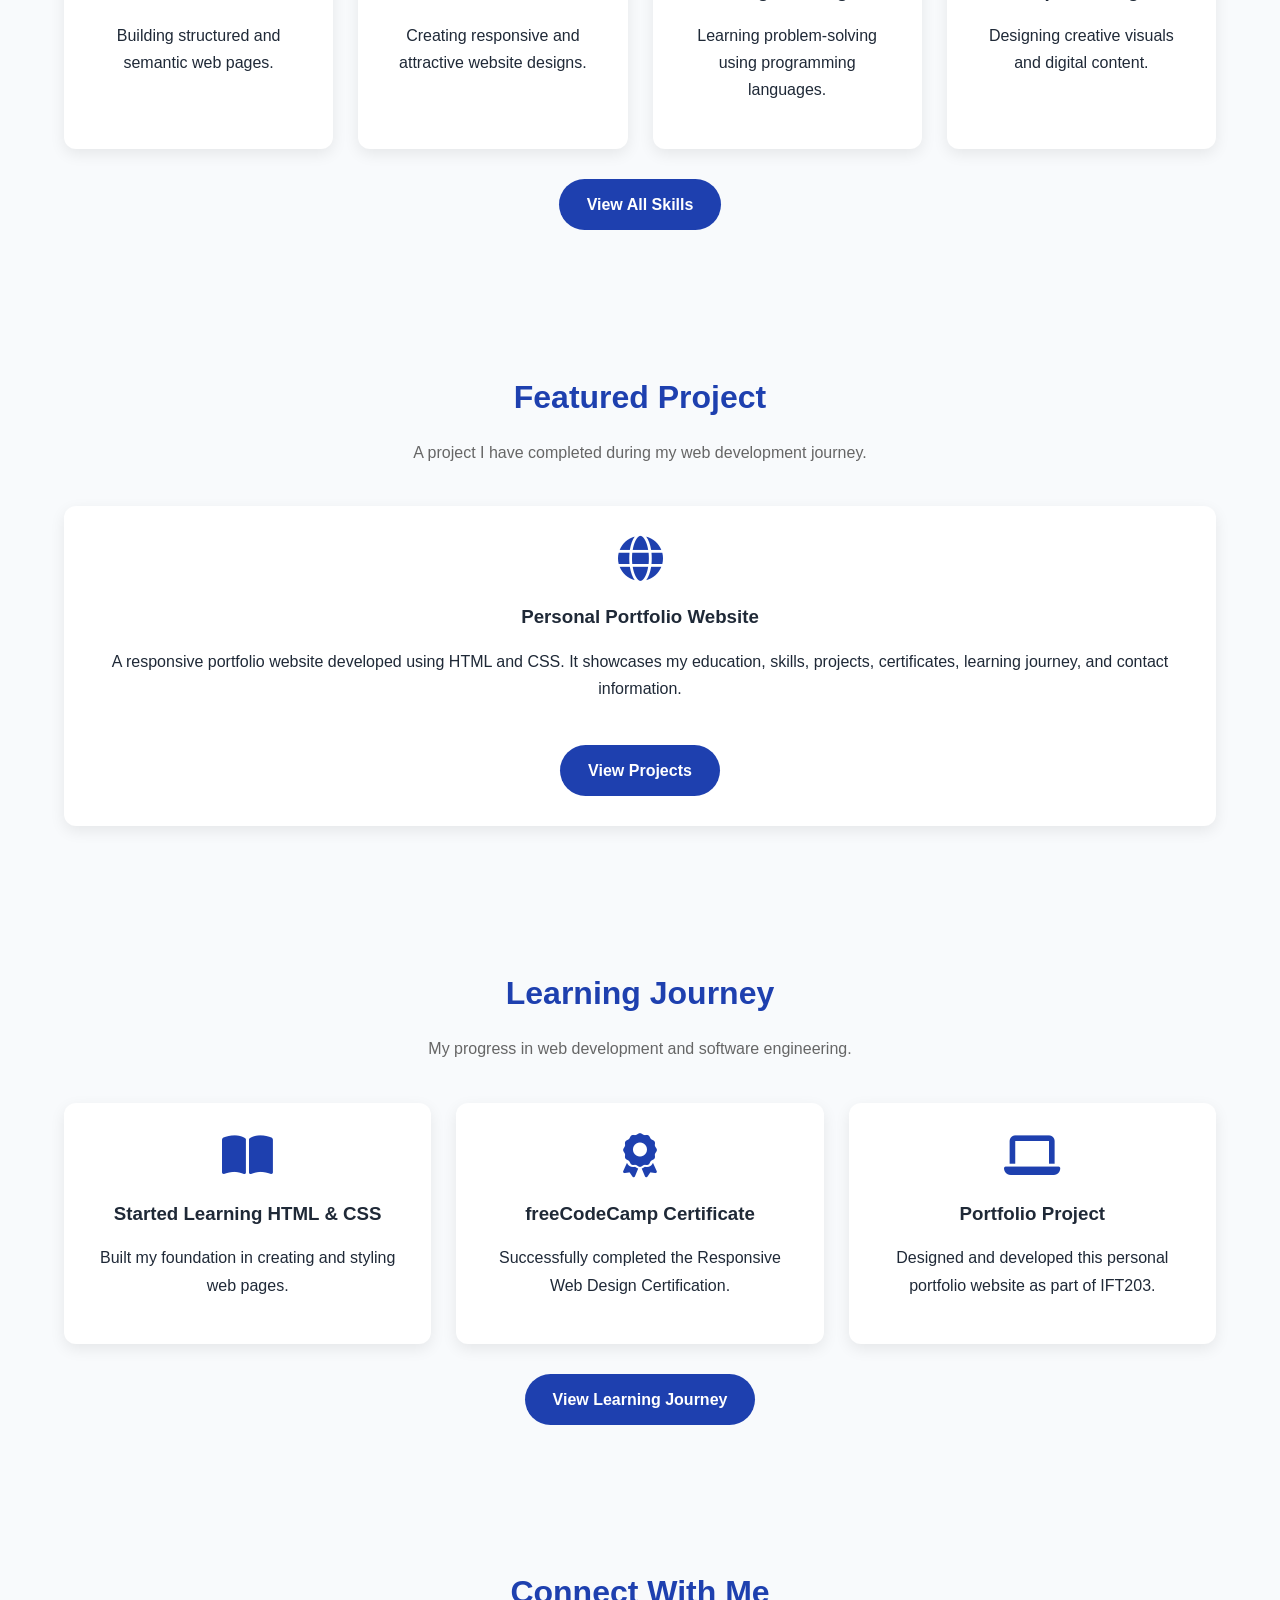
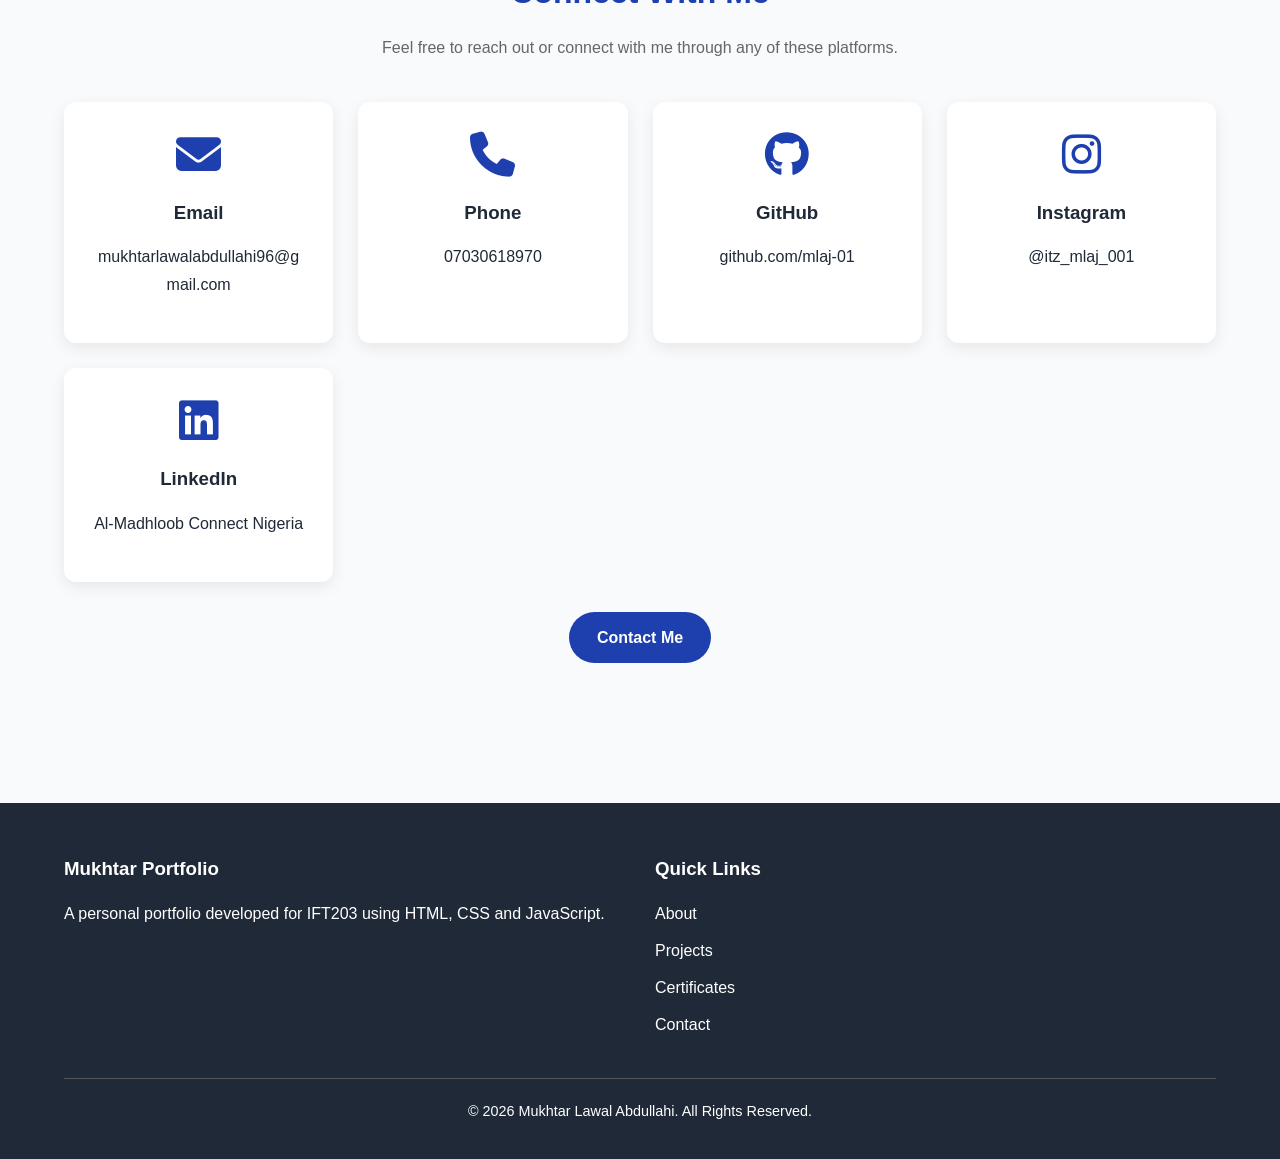
==== commit ba2c9be1: "Add profile image to navbar Added profile image to the logo section." ====
--- a/index.html
+++ b/index.html
@@ -25,7 +25,9 @@
 
 <div class="logo">
 
-<div class="logo-box">ML</div>
+<div class <img src="images/profile.png"
+alt="Mukhtar Lawal Abdullahi"
+class="nav-profile"> </div>
 
 <div class="logo-text">
 <h1>Mukhtar Portfolio</h1>
--- a/css/style.css
+++ b/css/style.css
@@ -175,8 +175,6 @@
     color: var(--primary);
 }
 
-/* Mobile Navigation */
-
 @media(max-width:768px){
 
     .menu-btn{
@@ -301,8 +299,10 @@
     margin:25px 0;
     display:flex;
     justify-content:center;
-    gap:18px;
-    flex-wrap:wrap;
+    gap:15px;
+flex-wrap:nowrap;
+overflow-x:auto;
+padding-bottom:10px;
 }
 
 .hero-social a{
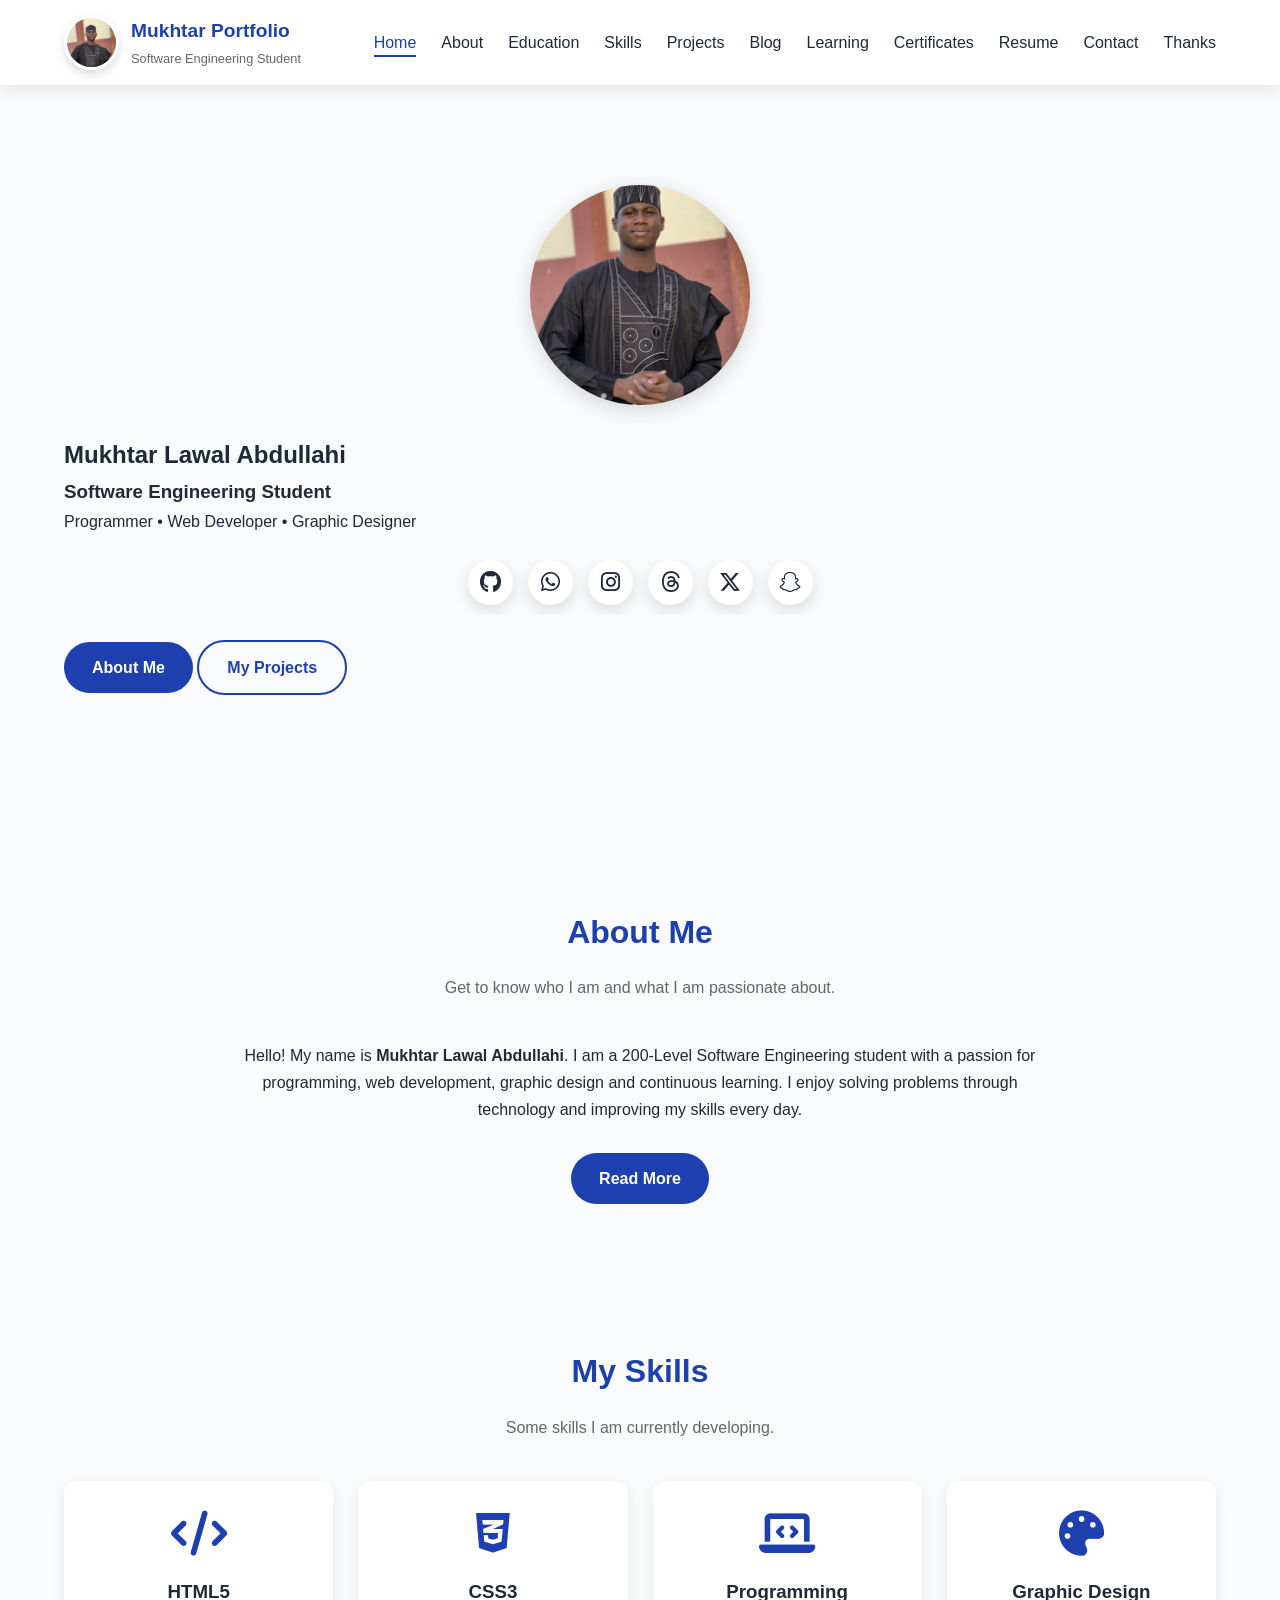
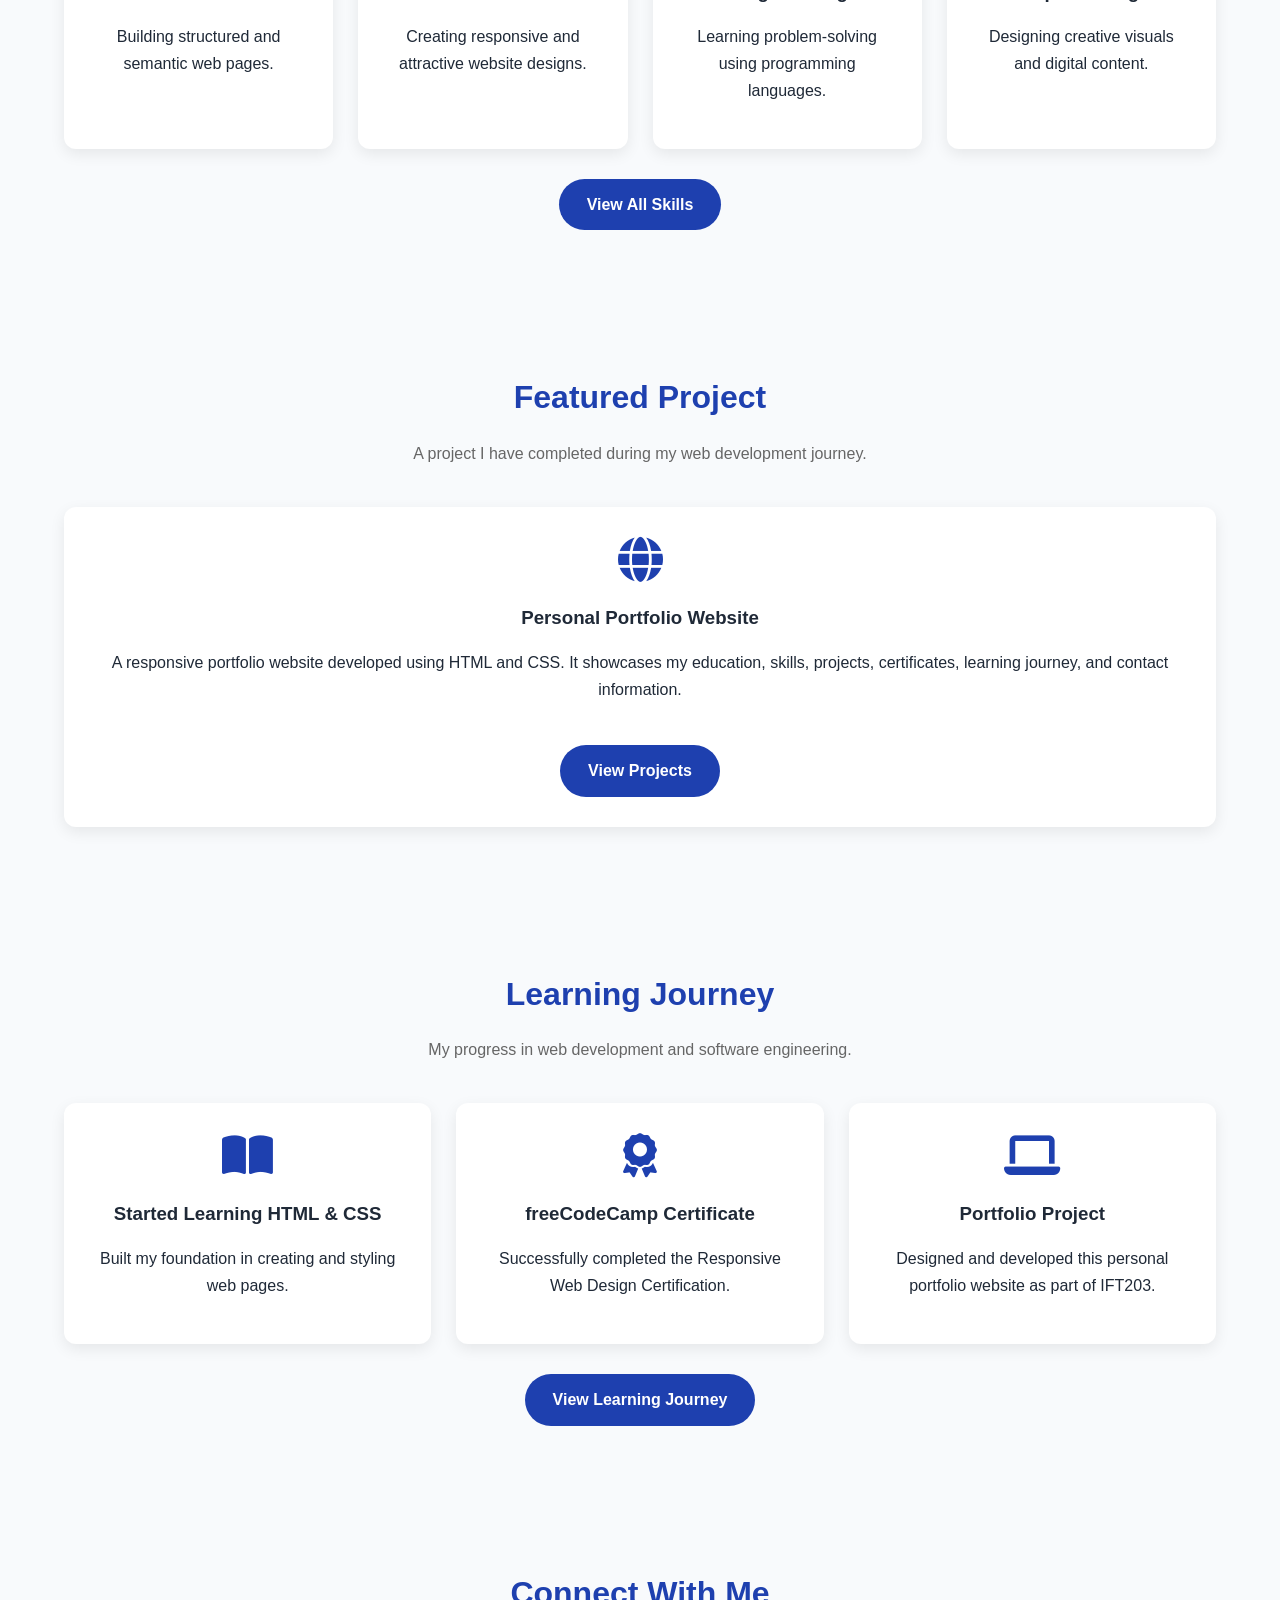
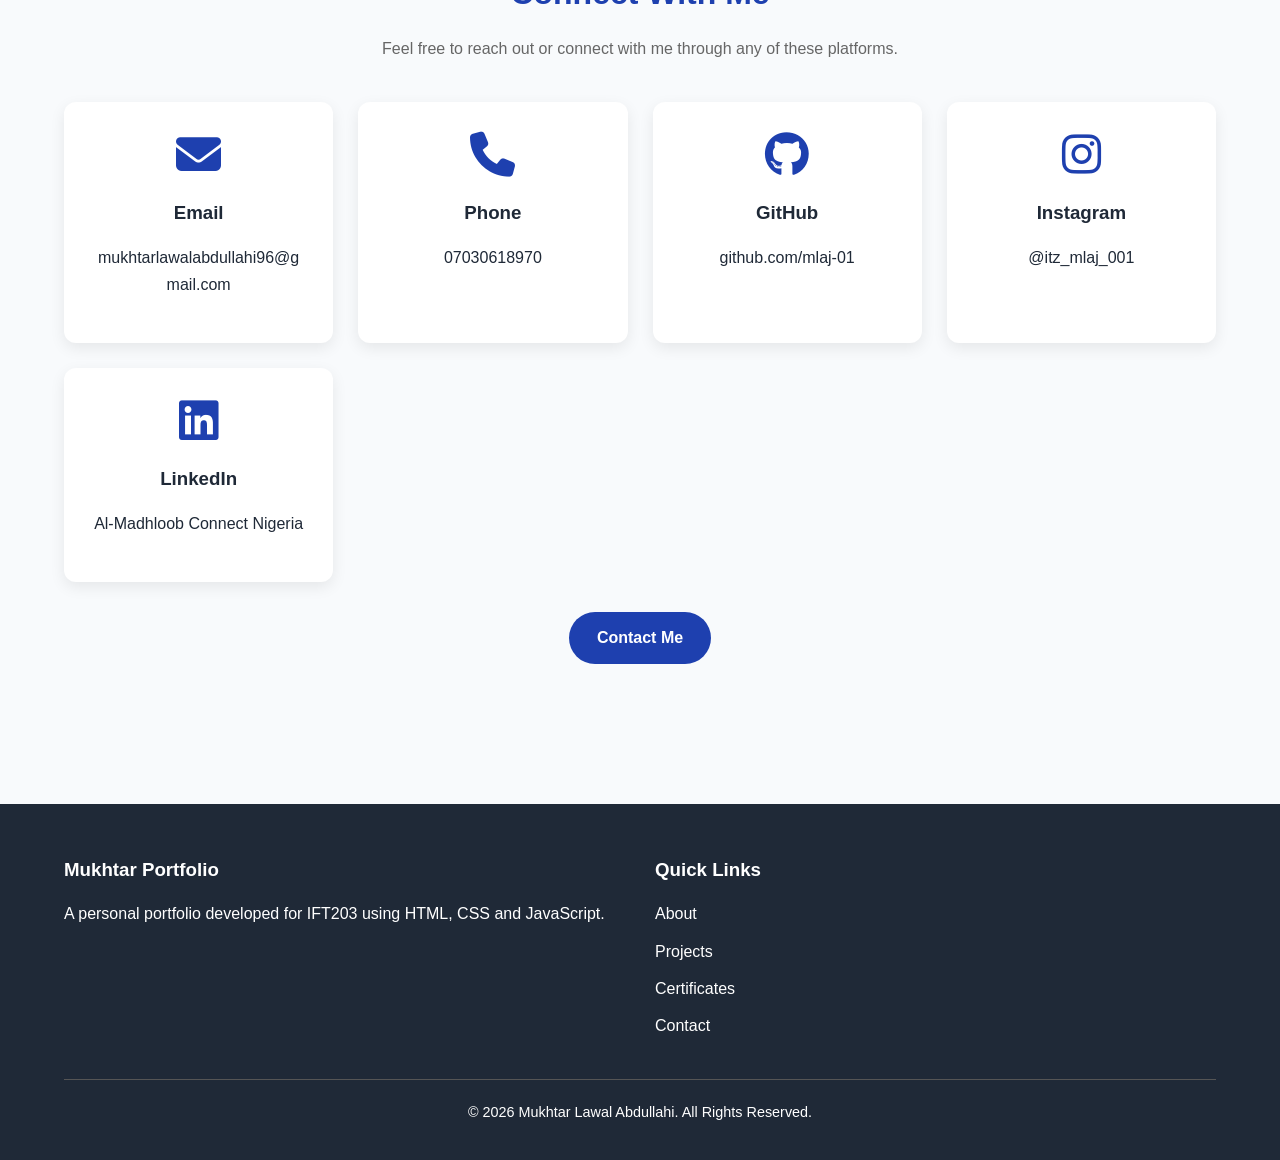
==== commit dc911a2e: "Correct profile image tag in index.html Fix HTML syntax for profile image tag." ====
--- a/index.html
+++ b/index.html
@@ -24,10 +24,9 @@
 <div class="container navbar">
 
 <div class="logo">
-
-<div class <img src="images/profile.png"
+<img src="images/profile.png"
 alt="Mukhtar Lawal Abdullahi"
-class="nav-profile"> </div>
+class="nav-profile">
 
 <div class="logo-text">
 <h1>Mukhtar Portfolio</h1>
--- a/css/style.css
+++ b/css/style.css
@@ -325,3 +325,12 @@
     color:white;
     transform:translateY(-5px);
 }
+.nav-profile{
+    width:55px;
+    height:55px;
+    border-radius:50%;
+    object-fit:cover;
+    object-position:center top;
+    border:3px solid #ffffff;
+    box-shadow:0 4px 10px rgba(0,0,0,.15);
+}
